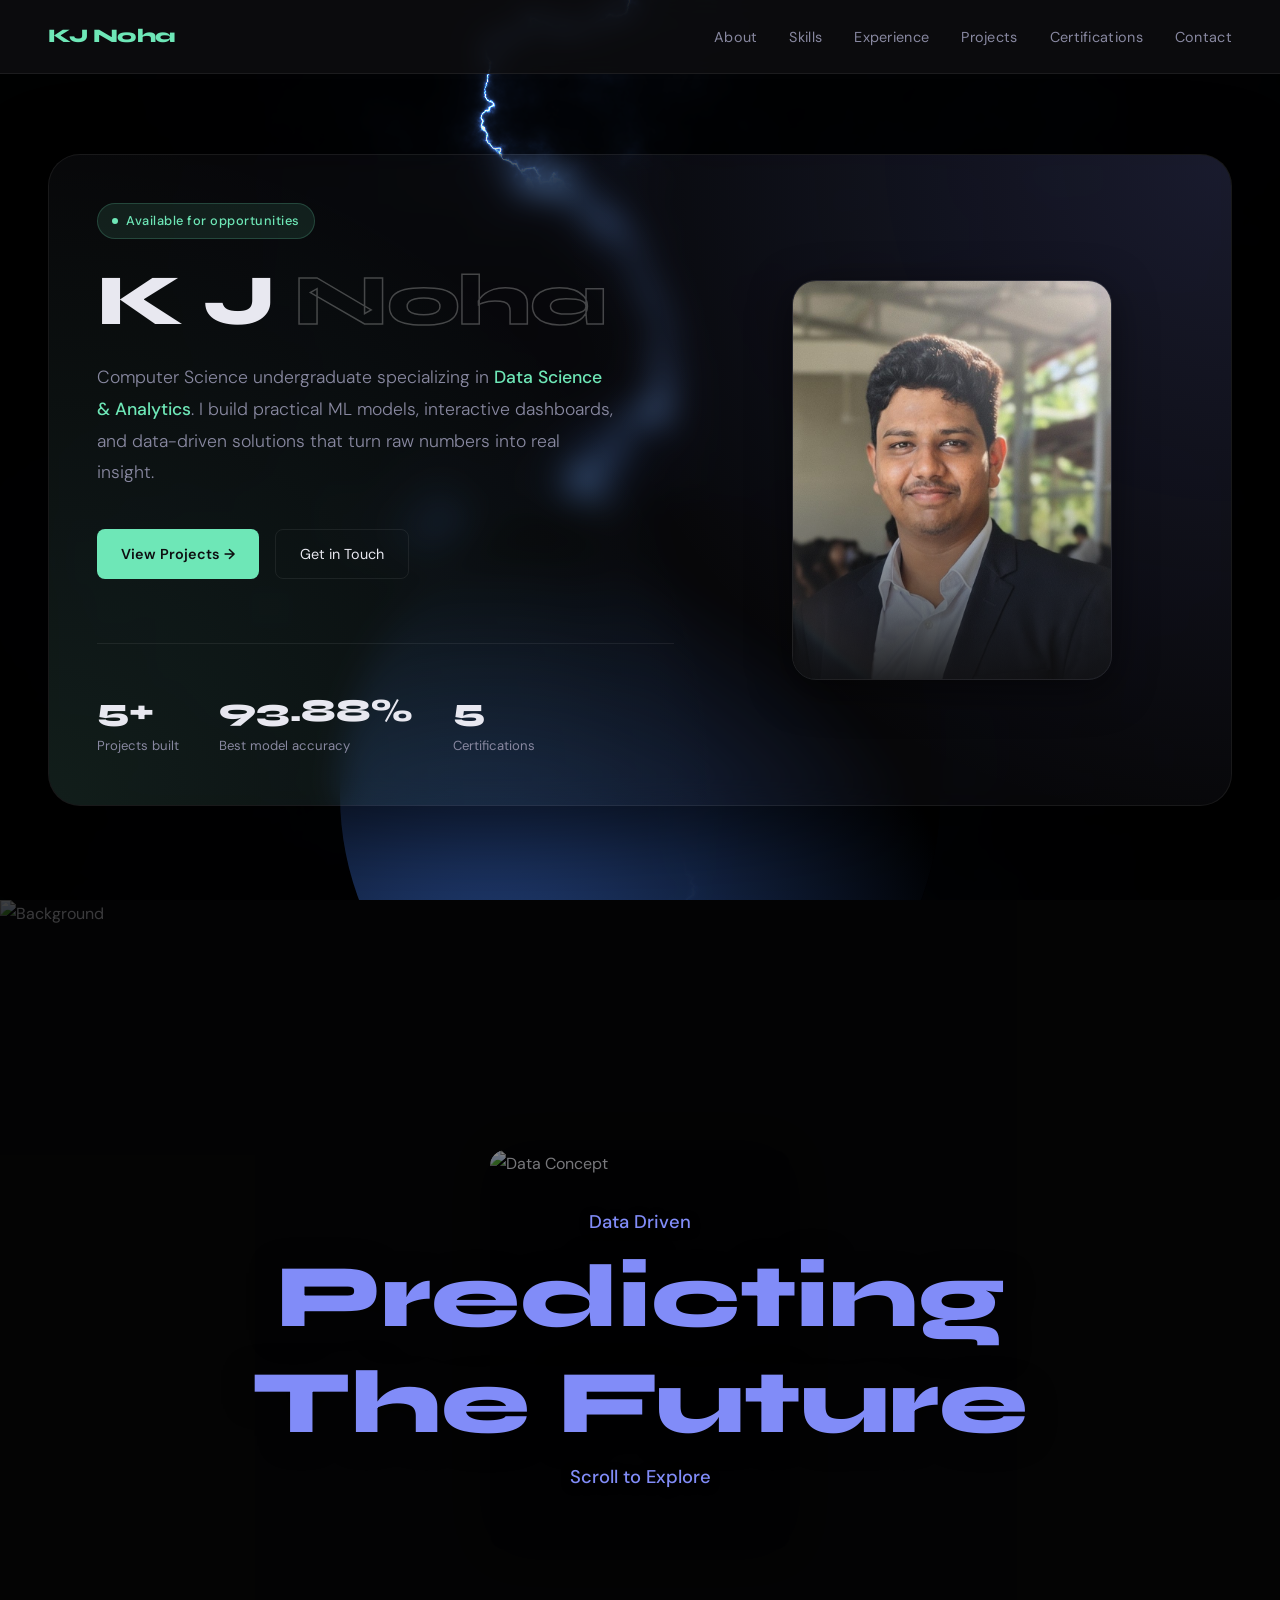
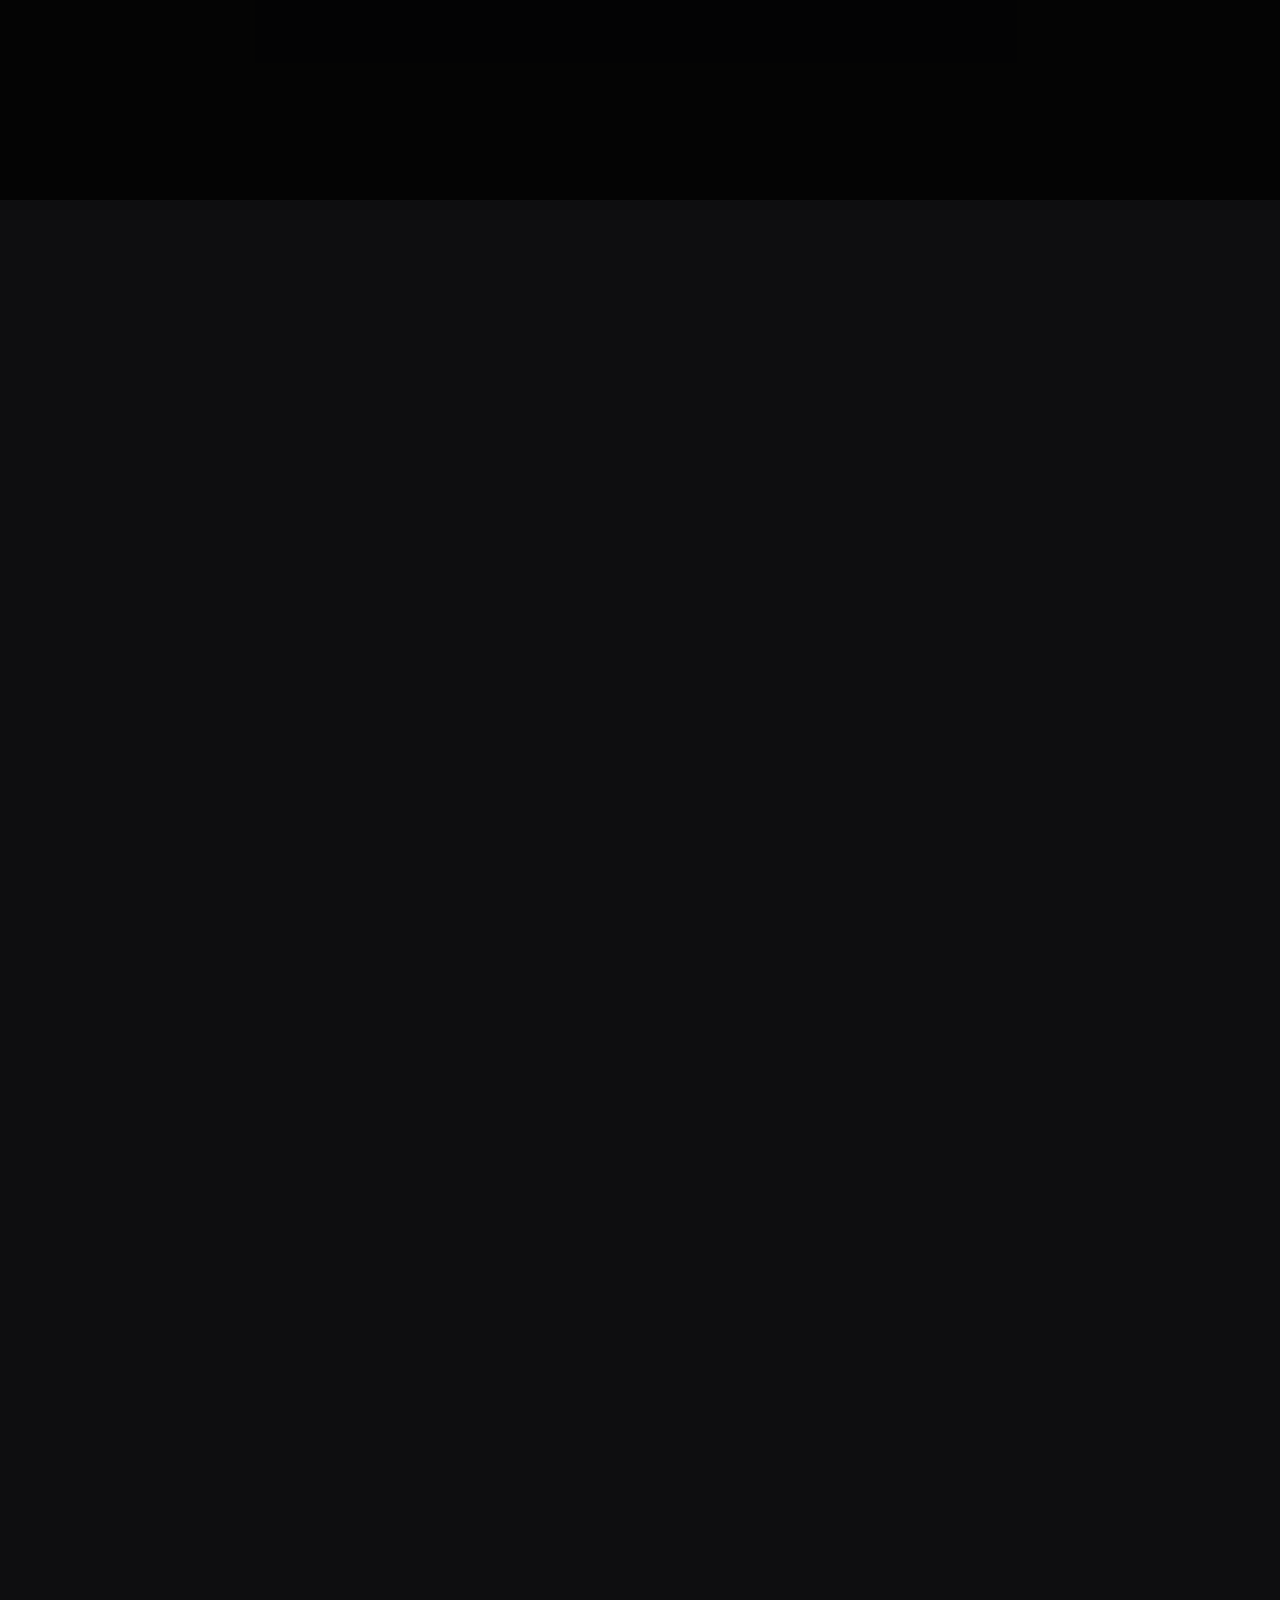
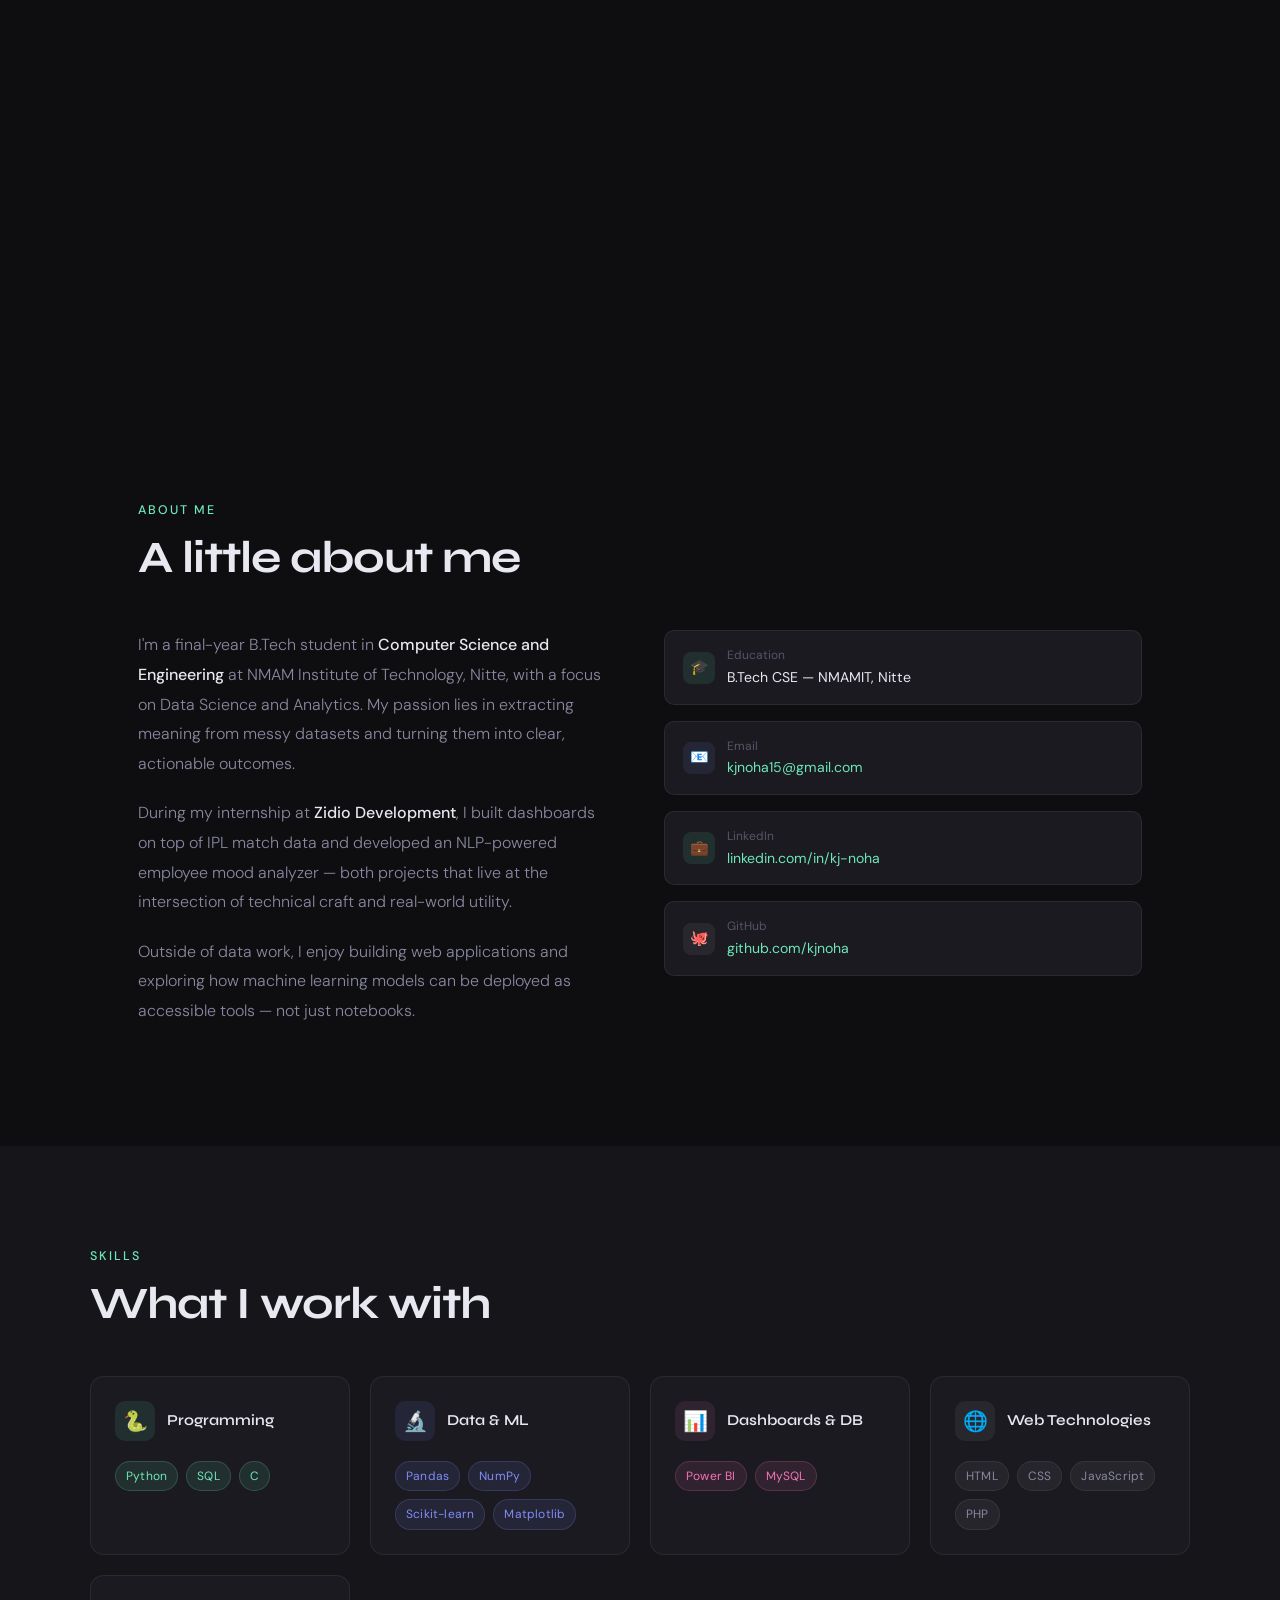
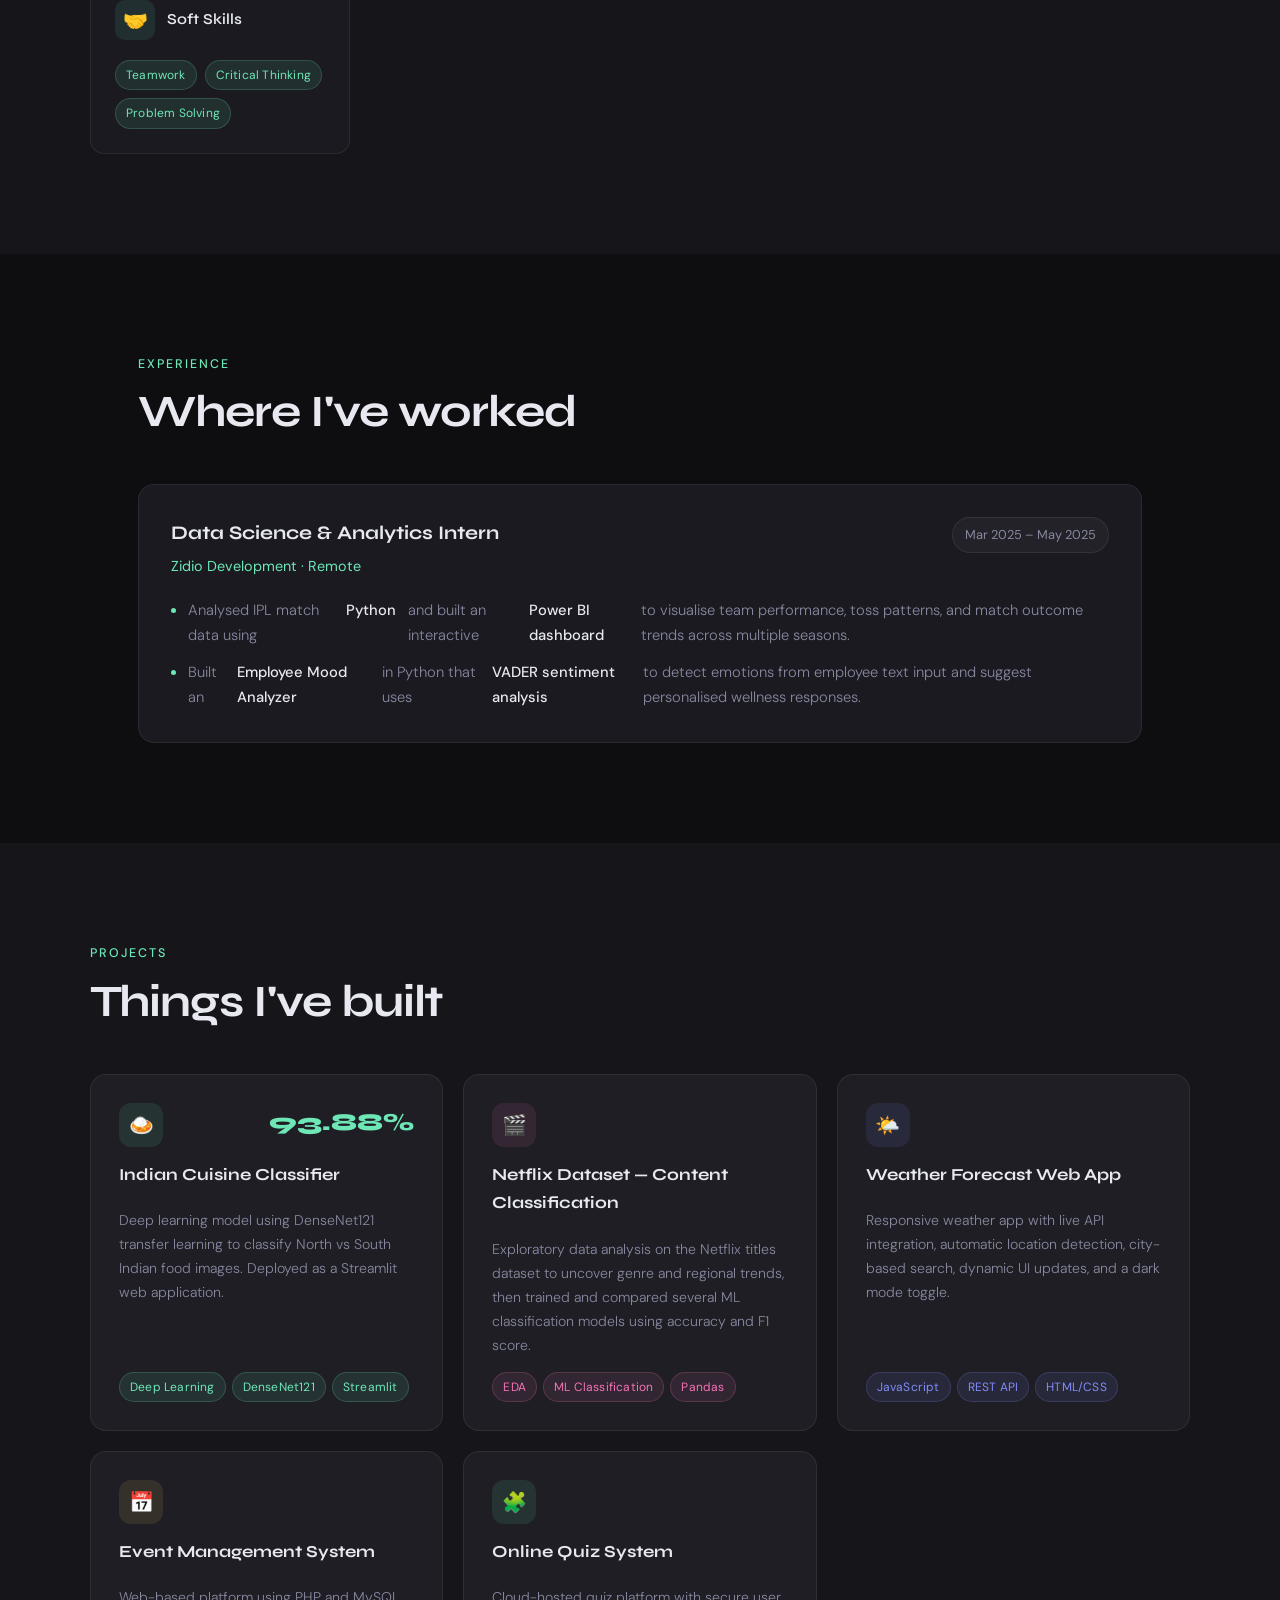
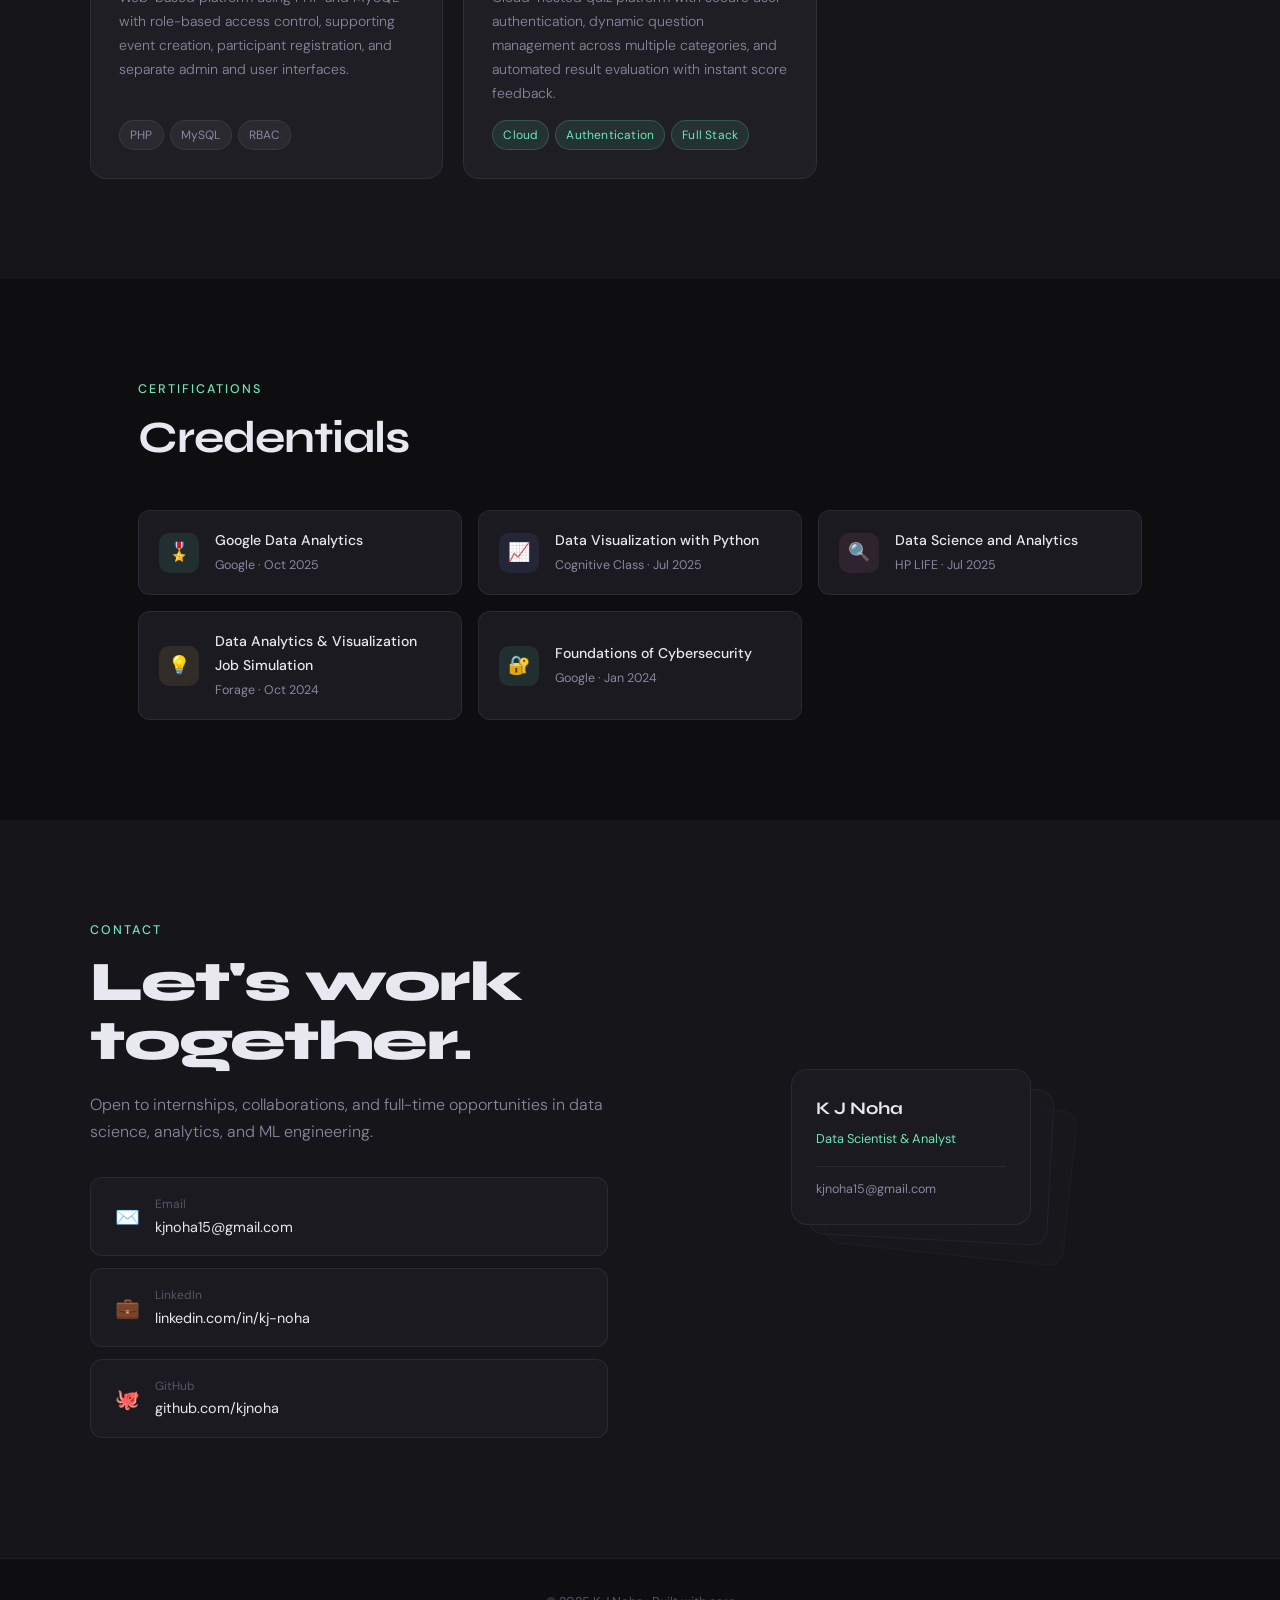
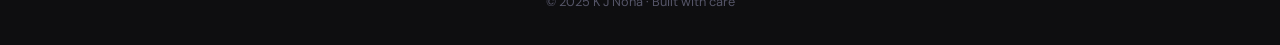
==== portfolio.html @ 3f5c2f2c "first commit" ====
<!DOCTYPE html>
<html lang="en">

<head>
  <meta charset="UTF-8">
  <meta name="viewport" content="width=device-width, initial-scale=1.0">
  <title>K J Noha — Data Science Portfolio</title>
  <link rel="preconnect" href="https://fonts.googleapis.com">
  <link
    href="https://fonts.googleapis.com/css2?family=Syne:wght@400;600;700;800&family=DM+Sans:ital,wght@0,300;0,400;0,500;1,300&display=swap"
    rel="stylesheet">
  <script src="https://cdnjs.cloudflare.com/ajax/libs/three.js/r128/three.min.js"></script>
  <link rel="stylesheet" href="style.css">
</head>

<body>

  <div id="lightning-background"
    style="position: fixed; inset: 0; width: 100%; height: 100vh; pointer-events: none; z-index: 0; overflow: hidden; background: #000;">
    <!-- Glowing circle -->
    <div
      style="position: absolute; top: 55%; left: 50%; width: 800px; height: 800px; border-radius: 50%; transform: translate(-50%, -50%); background: linear-gradient(to bottom, rgba(59,130,246,0.2), rgba(147,51,234,0.1)); filter: blur(60px);">
    </div>

    <!-- Canvas for Lightning -->
    <canvas id="lightning-canvas" style="position: absolute; top: 0; left: 0; width: 100%; height: 100%;"></canvas>

    <!-- Planet/sphere -->
    <div
      style="position: absolute; top: 55%; left: 50%; transform: translate(-50%, 0); width: 600px; height: 600px; border-radius: 50%; background: radial-gradient(circle at 25% 90%, #1e386b 15%, #000000de 70%, #000000ed 100%); backdrop-filter: blur(24px); z-index: 10;">
    </div>
  </div>

  <!-- NAV -->
  <nav>
    <div class="nav-logo">KJ Noha</div>
    <ul class="nav-links">
      <li><a href="#about">About</a></li>
      <li><a href="#skills">Skills</a></li>
      <li><a href="#experience">Experience</a></li>
      <li><a href="#projects">Projects</a></li>
      <li><a href="#certifications">Certifications</a></li>
      <li><a href="#contact">Contact</a></li>
    </ul>
  </nav>

  <!-- HERO -->
  <section id="hero">
    <div class="hero-card fade-in">
      <div class="hero-content">
        <div class="hero-badge">Available for opportunities</div>
        <h1 class="hero-name">
          K J <span class="line2">Noha</span>
        </h1>
        <p class="hero-desc">
          Computer Science undergraduate specializing in <em>Data Science & Analytics</em>.
          I build practical ML models, interactive dashboards, and data-driven solutions
          that turn raw numbers into real insight.
        </p>
        <div class="hero-ctas">
          <a href="#projects" class="btn-primary">View Projects →</a>
          <a href="#contact" class="btn-outline">Get in Touch</a>
        </div>
        <div class="hero-stats">
          <div>
            <div class="stat-num">5+</div>
            <div class="stat-label">Projects built</div>
          </div>
          <div>
            <div class="stat-num">93.88%</div>
            <div class="stat-label">Best model accuracy</div>
          </div>
          <div>
            <div class="stat-num">5</div>
            <div class="stat-label">Certifications</div>
          </div>
        </div>
      </div>
      <div class="hero-visual">
        <div class="hero-image-wrapper">
          <img src="profile photo.jpeg" alt="K J Noha">
          <div class="shading-overlay"></div>
        </div>
      </div>
    </div>
  </section>

  <!-- SCROLL EXPANSION -->
  <section id="scroll-expansion">
    <div class="expansion-sticky">
      <!-- Background that fades out -->
      <div class="expansion-bg">
        <img src="https://images.unsplash.com/photo-1550751827-4bd374c3f58b?w=1920&q=80&auto=format&fit=crop"
          alt="Background" class="bg-img" />
        <div class="bg-overlay"></div>
      </div>

      <div class="expansion-content-wrapper">
        <div class="media-box-container">
          <!-- The expanding media box -->
          <div class="expansion-media-box">
            <img src="https://images.unsplash.com/photo-1551288049-bebda4e38f71?w=1280&q=80&auto=format&fit=crop"
              alt="Data Concept" class="media-img" />
            <div class="media-overlay"></div>
          </div>

          <!-- The text that splits apart -->
          <div class="expansion-title-container">
            <p class="expansion-subtext p-split-left">Data Driven</p>
            <h2 class="expansion-title h2-split-left">Predicting</h2>
            <h2 class="expansion-title h2-split-right">The Future</h2>
            <p class="expansion-subtext p-split-right">Scroll to Explore</p>
          </div>
        </div>
      </div>
    </div>
  </section>

  <!-- ABOUT -->
  <section id="about">
    <div class="section-label fade-in">About Me</div>
    <h2 class="section-title fade-in">A little about me</h2>
    <div class="about-grid">
      <div class="about-text fade-in">
        <p>
          I'm a final-year B.Tech student in <strong>Computer Science and Engineering</strong> at NMAM Institute of
          Technology, Nitte, with a focus on Data Science and Analytics. My passion lies in extracting meaning from
          messy datasets and turning them into clear, actionable outcomes.
        </p>
        <p>
          During my internship at <strong>Zidio Development</strong>, I built dashboards on top of IPL match data and
          developed an NLP-powered employee mood analyzer — both projects that live at the intersection of technical
          craft and real-world utility.
        </p>
        <p>
          Outside of data work, I enjoy building web applications and exploring how machine learning models can be
          deployed as accessible tools — not just notebooks.
        </p>
      </div>
      <div class="about-info fade-in">
        <div class="info-row">
          <div class="info-icon" style="background:rgba(110,231,183,0.1);">🎓</div>
          <div>
            <div class="info-label">Education</div>
            <div class="info-value">B.Tech CSE — NMAMIT, Nitte</div>
          </div>
        </div>
        <div class="info-row">
          <div class="info-icon" style="background:rgba(129,140,248,0.1);">📧</div>
          <div>
            <div class="info-label">Email</div>
            <div class="info-value"><a href="mailto:kjnoha15@gmail.com">kjnoha15@gmail.com</a></div>
          </div>
        </div>
        <div class="info-row">
          <div class="info-icon" style="background:rgba(110,231,183,0.1);">💼</div>
          <div>
            <div class="info-label">LinkedIn</div>
            <div class="info-value"><a href="https://linkedin.com/in/kj-noha"
                target="_blank">linkedin.com/in/kj-noha</a></div>
          </div>
        </div>
        <div class="info-row">
          <div class="info-icon" style="background:rgba(255,255,255,0.06);">🐙</div>
          <div>
            <div class="info-label">GitHub</div>
            <div class="info-value"><a href="https://github.com/kjnoha" target="_blank">github.com/kjnoha</a></div>
          </div>
        </div>
      </div>
    </div>
  </section>

  <!-- SKILLS -->
  <section id="skills">
    <div class="inner">
      <div class="section-label fade-in">Skills</div>
      <h2 class="section-title fade-in">What I work with</h2>
      <div class="skills-grid">
        <div class="skill-card fade-in">
          <div class="skill-card-header">
            <div class="skill-icon" style="background:rgba(110,231,183,0.1);font-size:20px;">🐍</div>
            <div class="skill-card-title">Programming</div>
          </div>
          <div class="skill-tags">
            <span class="tag tag-green">Python</span>
            <span class="tag tag-green">SQL</span>
            <span class="tag tag-green">C</span>
          </div>
        </div>
        <div class="skill-card fade-in">
          <div class="skill-card-header">
            <div class="skill-icon" style="background:rgba(129,140,248,0.1);font-size:20px;">🔬</div>
            <div class="skill-card-title">Data & ML</div>
          </div>
          <div class="skill-tags">
            <span class="tag tag-purple">Pandas</span>
            <span class="tag tag-purple">NumPy</span>
            <span class="tag tag-purple">Scikit-learn</span>
            <span class="tag tag-purple">Matplotlib</span>
          </div>
        </div>
        <div class="skill-card fade-in">
          <div class="skill-card-header">
            <div class="skill-icon" style="background:rgba(244,114,182,0.1);font-size:20px;">📊</div>
            <div class="skill-card-title">Dashboards & DB</div>
          </div>
          <div class="skill-tags">
            <span class="tag tag-pink">Power BI</span>
            <span class="tag tag-pink">MySQL</span>
          </div>
        </div>
        <div class="skill-card fade-in">
          <div class="skill-card-header">
            <div class="skill-icon" style="background:rgba(255,255,255,0.06);font-size:20px;">🌐</div>
            <div class="skill-card-title">Web Technologies</div>
          </div>
          <div class="skill-tags">
            <span class="tag tag-gray">HTML</span>
            <span class="tag tag-gray">CSS</span>
            <span class="tag tag-gray">JavaScript</span>
            <span class="tag tag-gray">PHP</span>
          </div>
        </div>
        <div class="skill-card fade-in">
          <div class="skill-card-header">
            <div class="skill-icon" style="background:rgba(110,231,183,0.1);font-size:20px;">🤝</div>
            <div class="skill-card-title">Soft Skills</div>
          </div>
          <div class="skill-tags">
            <span class="tag tag-green">Teamwork</span>
            <span class="tag tag-green">Critical Thinking</span>
            <span class="tag tag-green">Problem Solving</span>
          </div>
        </div>
      </div>
    </div>
  </section>

  <!-- EXPERIENCE -->
  <section id="experience">
    <div class="section-label fade-in">Experience</div>
    <h2 class="section-title fade-in">Where I've worked</h2>
    <div class="exp-card fade-in">
      <div class="exp-header">
        <div>
          <div class="exp-title">Data Science & Analytics Intern</div>
          <div class="exp-company">Zidio Development · Remote</div>
        </div>
        <div class="exp-date">Mar 2025 – May 2025</div>
      </div>
      <ul class="exp-list">
        <li>Analysed IPL match data using <strong>Python</strong> and built an interactive <strong>Power BI
            dashboard</strong> to visualise team performance, toss patterns, and match outcome trends across multiple
          seasons.</li>
        <li>Built an <strong>Employee Mood Analyzer</strong> in Python that uses <strong>VADER sentiment
            analysis</strong> to detect emotions from employee text input and suggest personalised wellness responses.
        </li>
      </ul>
    </div>
  </section>

  <!-- PROJECTS -->
  <section id="projects">
    <div class="inner">
      <div class="section-label fade-in">Projects</div>
      <h2 class="section-title fade-in">Things I've built</h2>
      <div class="projects-grid">

        <div class="project-card fade-in">
          <div class="project-top">
            <div class="project-icon" style="background:rgba(110,231,183,0.1);">🍛</div>
            <div class="project-accuracy">93.88%</div>
          </div>
          <div class="project-title">Indian Cuisine Classifier</div>
          <p class="project-desc">Deep learning model using DenseNet121 transfer learning to classify North vs South
            Indian food images. Deployed as a Streamlit web application.</p>
          <div class="project-tags">
            <span class="tag tag-green">Deep Learning</span>
            <span class="tag tag-green">DenseNet121</span>
            <span class="tag tag-green">Streamlit</span>
          </div>
        </div>

        <div class="project-card fade-in">
          <div class="project-top">
            <div class="project-icon" style="background:rgba(244,114,182,0.1);">🎬</div>
          </div>
          <div class="project-title">Netflix Dataset — Content Classification</div>
          <p class="project-desc">Exploratory data analysis on the Netflix titles dataset to uncover genre and regional
            trends, then trained and compared several ML classification models using accuracy and F1 score.</p>
          <div class="project-tags">
            <span class="tag tag-pink">EDA</span>
            <span class="tag tag-pink">ML Classification</span>
            <span class="tag tag-pink">Pandas</span>
          </div>
        </div>

        <div class="project-card fade-in">
          <div class="project-top">
            <div class="project-icon" style="background:rgba(129,140,248,0.1);">🌤️</div>
          </div>
          <div class="project-title">Weather Forecast Web App</div>
          <p class="project-desc">Responsive weather app with live API integration, automatic location detection,
            city-based search, dynamic UI updates, and a dark mode toggle.</p>
          <div class="project-tags">
            <span class="tag tag-purple">JavaScript</span>
            <span class="tag tag-purple">REST API</span>
            <span class="tag tag-purple">HTML/CSS</span>
          </div>
        </div>

        <div class="project-card fade-in">
          <div class="project-top">
            <div class="project-icon" style="background:rgba(255,200,100,0.1);">📅</div>
          </div>
          <div class="project-title">Event Management System</div>
          <p class="project-desc">Web-based platform using PHP and MySQL with role-based access control, supporting
            event creation, participant registration, and separate admin and user interfaces.</p>
          <div class="project-tags">
            <span class="tag tag-gray">PHP</span>
            <span class="tag tag-gray">MySQL</span>
            <span class="tag tag-gray">RBAC</span>
          </div>
        </div>

        <div class="project-card fade-in">
          <div class="project-top">
            <div class="project-icon" style="background:rgba(110,231,183,0.1);">🧩</div>
          </div>
          <div class="project-title">Online Quiz System</div>
          <p class="project-desc">Cloud-hosted quiz platform with secure user authentication, dynamic question
            management across multiple categories, and automated result evaluation with instant score feedback.</p>
          <div class="project-tags">
            <span class="tag tag-green">Cloud</span>
            <span class="tag tag-green">Authentication</span>
            <span class="tag tag-green">Full Stack</span>
          </div>
        </div>

      </div>
    </div>
  </section>

  <!-- CERTIFICATIONS -->
  <section id="certifications">
    <div class="section-label fade-in">Certifications</div>
    <h2 class="section-title fade-in">Credentials</h2>
    <div class="certs-grid">
      <div class="cert-card fade-in">
        <div class="cert-icon" style="background:rgba(110,231,183,0.1);">🎖️</div>
        <div>
          <div class="cert-name">Google Data Analytics</div>
          <div class="cert-issuer">Google · Oct 2025</div>
        </div>
      </div>
      <div class="cert-card fade-in">
        <div class="cert-icon" style="background:rgba(129,140,248,0.1);">📈</div>
        <div>
          <div class="cert-name">Data Visualization with Python</div>
          <div class="cert-issuer">Cognitive Class · Jul 2025</div>
        </div>
      </div>
      <div class="cert-card fade-in">
        <div class="cert-icon" style="background:rgba(244,114,182,0.1);">🔍</div>
        <div>
          <div class="cert-name">Data Science and Analytics</div>
          <div class="cert-issuer">HP LIFE · Jul 2025</div>
        </div>
      </div>
      <div class="cert-card fade-in">
        <div class="cert-icon" style="background:rgba(255,200,100,0.1);">💡</div>
        <div>
          <div class="cert-name">Data Analytics & Visualization Job Simulation</div>
          <div class="cert-issuer">Forage · Oct 2024</div>
        </div>
      </div>
      <div class="cert-card fade-in">
        <div class="cert-icon" style="background:rgba(110,231,183,0.1);">🔐</div>
        <div>
          <div class="cert-name">Foundations of Cybersecurity</div>
          <div class="cert-issuer">Google · Jan 2024</div>
        </div>
      </div>
    </div>
  </section>

  <!-- CONTACT -->
  <section id="contact">
    <div class="inner">
      <div class="contact-wrap">
        <div class="fade-in">
          <div class="section-label">Contact</div>
          <h2 class="contact-headline">Let's work<br>together.</h2>
          <p class="contact-sub">Open to internships, collaborations, and full-time opportunities in data science,
            analytics, and ML engineering.</p>
          <div class="contact-links">
            <a href="mailto:kjnoha15@gmail.com" class="contact-link">
              <span class="cl-icon">✉️</span>
              <div>
                <span class="cl-label">Email</span>
                <span class="cl-val">kjnoha15@gmail.com</span>
              </div>
            </a>
            <a href="https://linkedin.com/in/kj-noha" target="_blank" class="contact-link">
              <span class="cl-icon">💼</span>
              <div>
                <span class="cl-label">LinkedIn</span>
                <span class="cl-val">linkedin.com/in/kj-noha</span>
              </div>
            </a>
            <a href="https://github.com/kjnoha" target="_blank" class="contact-link">
              <span class="cl-icon">🐙</span>
              <div>
                <span class="cl-label">GitHub</span>
                <span class="cl-val">github.com/kjnoha</span>
              </div>
            </a>
          </div>
        </div>
        <div class="contact-visual fade-in">
          <div class="contact-card-stack">
            <div class="cc">
              <div class="cc-name">K J Noha</div>
              <div class="cc-role">Data Scientist</div>
              <div class="cc-line"></div>
              <div class="cc-email">kjnoha15@gmail.com</div>
            </div>
            <div class="cc">
              <div class="cc-name">K J Noha</div>
              <div class="cc-role">ML Engineer</div>
              <div class="cc-line"></div>
              <div class="cc-email">kjnoha15@gmail.com</div>
            </div>
            <div class="cc">
              <div class="cc-name">K J Noha</div>
              <div class="cc-role">Data Scientist &amp; Analyst</div>
              <div class="cc-line"></div>
              <div class="cc-email">kjnoha15@gmail.com</div>
            </div>
          </div>
        </div>
      </div>
    </div>
  </section>

  <footer>
    <p>© 2025 K J Noha · Built with care</p>
  </footer>

  <script src="script.js"></script>

</body>

</html>
---- style.css ----
:root {
      --bg: #0e0e10;
      --bg2: #16161a;
      --bg3: #1e1e24;
      --card: #1a1a20;
      --border: rgba(255, 255, 255, 0.07);
      --accent: #6ee7b7;
      --accent2: #818cf8;
      --accent3: #f472b6;
      --text: #e8e8f0;
      --muted: #8888a0;
      --dim: #555568;
    }

    *,
    *::before,
    *::after {
      box-sizing: border-box;
      margin: 0;
      padding: 0;
    }

    html {
      scroll-behavior: smooth;
    }

    body {
      font-family: 'DM Sans', sans-serif;
      background: var(--bg);
      color: var(--text);
      font-size: 16px;
      line-height: 1.7;
      overflow-x: hidden;
    }

    /* ── NOISE TEXTURE OVERLAY ── */
    body::before {
      content: '';
      position: fixed;
      inset: 0;
      background-image: url("data:image/svg+xml,%3Csvg viewBox='0 0 200 200' xmlns='http://www.w3.org/2000/svg'%3E%3Cfilter id='n'%3E%3CfeTurbulence type='fractalNoise' baseFrequency='0.9' numOctaves='4' stitchTiles='stitch'/%3E%3C/filter%3E%3Crect width='100%25' height='100%25' filter='url(%23n)' opacity='0.03'/%3E%3C/svg%3E");
      pointer-events: none;
      z-index: 0;
    }

    /* ── NAV ── */
    nav {
      position: fixed;
      top: 0;
      left: 0;
      right: 0;
      z-index: 100;
      display: flex;
      align-items: center;
      justify-content: space-between;
      padding: 20px 48px;
      background: rgba(14, 14, 16, 0.85);
      backdrop-filter: blur(12px);
      border-bottom: 1px solid var(--border);
    }

    .nav-logo {
      font-family: 'Syne', sans-serif;
      font-weight: 800;
      font-size: 1.2rem;
      color: var(--accent);
      letter-spacing: -0.5px;
    }

    .nav-links {
      display: flex;
      gap: 32px;
      list-style: none;
    }

    .nav-links a {
      text-decoration: none;
      color: var(--muted);
      font-size: 0.9rem;
      font-weight: 400;
      transition: color 0.2s;
      letter-spacing: 0.3px;
    }

    .nav-links a:hover {
      color: var(--text);
    }

    /* ── SECTIONS ── */
    section {
      position: relative;
    }
        /* ── HERO ── */
    #hero {
      min-height: 100vh;
      display: flex;
      align-items: center;
      justify-content: center;
      padding: 140px 48px 80px;
      max-width: 1300px;
      margin: 0 auto;
    }

    .hero-card {
      display: flex;
      align-items: center;
      justify-content: space-between;
      background: rgba(30, 30, 36, 0.25);
      border: 1px solid var(--border);
      border-radius: 32px;
      padding: 48px;
      gap: 48px;
      position: relative;
      overflow: hidden;
      box-shadow: 0 20px 80px rgba(0, 0, 0, 0.5);
      backdrop-filter: blur(16px);
      width: 100%;
    }

    .hero-card::before {
      content: '';
      position: absolute;
      top: 0; left: 0; right: 0; bottom: 0;
      background: radial-gradient(circle at top right, rgba(129, 140, 248, 0.15), transparent 50%),
                  radial-gradient(circle at bottom left, rgba(110, 231, 183, 0.1), transparent 50%);
      z-index: 0;
      pointer-events: none;
    }

    .hero-content {
      position: relative;
      z-index: 10;
      flex: 1;
      max-width: 580px;
    }

    .hero-visual {
      position: relative;
      z-index: 10;
      flex: 0.8;
      display: flex;
      justify-content: center;
    }

    .hero-image-wrapper {
      position: relative;
      width: 100%;
      max-width: 320px;
      aspect-ratio: 4/5;
      border-radius: 24px;
      overflow: hidden;
      box-shadow: 0 10px 40px rgba(0,0,0,0.5);
      border: 1px solid rgba(255,255,255,0.1);
    }

    .hero-image-wrapper img {
      width: 100%;
      height: 100%;
      object-fit: cover;
    }

    .shading-overlay {
      position: absolute;
      inset: 0;
      background: linear-gradient(to top, rgba(14, 14, 16, 0.9) 0%, transparent 50%);
      pointer-events: none;
    }

    .hero-badge {
      display: inline-flex;
      align-items: center;
      gap: 8px;
      background: rgba(110, 231, 183, 0.1);
      border: 1px solid rgba(110, 231, 183, 0.2);
      color: var(--accent);
      font-size: 0.8rem;
      font-weight: 500;
      padding: 6px 14px;
      border-radius: 100px;
      margin-bottom: 24px;
      letter-spacing: 0.5px;
    }

    .hero-badge::before {
      content: '';
      width: 6px;
      height: 6px;
      border-radius: 50%;
      background: var(--accent);
      animation: pulse 2s ease-in-out infinite;
    }

    @keyframes pulse {
      0%, 100% { opacity: 1; transform: scale(1); }
      50% { opacity: 0.5; transform: scale(0.8); }
    }

    .hero-name {
      font-family: 'Syne', sans-serif;
      font-size: clamp(3rem, 6vw, 4.5rem);
      font-weight: 800;
      line-height: 1.05;
      letter-spacing: -1.5px;
      margin-bottom: 24px;
      margin-top: 0;
    }
    .hero-name .line2 {
      color: transparent;
      -webkit-text-stroke: 1.5px rgba(255, 255, 255, 0.25);
    }

    .hero-desc {
      font-size: 1.1rem;
      color: var(--muted);
      font-weight: 300;
      max-width: 520px;
      margin-bottom: 40px;
      line-height: 1.8;
    }

    .hero-desc em {
      color: var(--accent);
      font-style: normal;
      font-weight: 500;
    }

    .hero-ctas {
      display: flex;
      gap: 16px;
      flex-wrap: wrap;
      margin-bottom: 64px;
    }

    .btn-primary {
      display: inline-flex;
      align-items: center;
      gap: 8px;
      background: var(--accent);
      color: #0e0e10;
      font-weight: 600;
      font-size: 0.9rem;
      padding: 12px 24px;
      border-radius: 8px;
      text-decoration: none;
      transition: opacity 0.2s, transform 0.2s;
    }

    .btn-primary:hover {
      opacity: 0.85;
      transform: translateY(-1px);
    }

    .btn-outline {
      display: inline-flex;
      align-items: center;
      gap: 8px;
      border: 1px solid var(--border);
      color: var(--text);
      font-size: 0.9rem;
      padding: 12px 24px;
      border-radius: 8px;
      text-decoration: none;
      transition: border-color 0.2s, background 0.2s;
    }

    .btn-outline:hover {
      border-color: rgba(255, 255, 255, 0.2);
      background: rgba(255, 255, 255, 0.04);
    }

    .hero-stats {
      display: flex;
      gap: 40px;
      flex-wrap: wrap;
      padding-top: 40px;
      border-top: 1px solid var(--border);
    }

    .stat-num {
      font-family: 'Syne', sans-serif;
      font-size: 2rem;
      font-weight: 800;
      color: var(--text);
    }

    .stat-label {
      font-size: 0.82rem;
      color: var(--muted);
      margin-top: -4px;
    }

    /* HERO right blob */
    .hero-glow {
      position: fixed;
      top: -200px;
      right: -200px;
      width: 700px;
      height: 700px;
      background: radial-gradient(circle, rgba(110, 231, 183, 0.06) 0%, transparent 65%);
      pointer-events: none;
      z-index: 0;
    }

    /* ── SCROLL EXPANSION ── */
    #scroll-expansion {
      position: relative;
      height: 300vh;
      background: var(--bg);
      z-index: 2;
    }

    .expansion-sticky {
      position: sticky;
      top: 0;
      height: 100vh;
      overflow: hidden;
      display: flex;
      flex-direction: column;
      align-items: center;
      justify-content: center;
    }

    .expansion-bg {
      position: absolute;
      inset: 0;
      z-index: 0;
    }

    .expansion-bg .bg-img {
      width: 100vw;
      height: 100vh;
      object-fit: cover;
      object-position: center;
    }

    .expansion-bg .bg-overlay {
      position: absolute;
      inset: 0;
      background: rgba(0, 0, 0, 0.75);
    }

    .expansion-content-wrapper {
      position: relative;
      z-index: 10;
      width: 100%;
      height: 100vh;
      display: flex;
      flex-direction: column;
      align-items: center;
      justify-content: center;
    }

    .media-box-container {
      display: flex;
      flex-direction: column;
      align-items: center;
      justify-content: center;
      width: 100%;
      height: 100vh;
      position: relative;
    }

    .expansion-media-box {
      position: absolute;
      z-index: 0;
      top: 50%;
      left: 50%;
      transform: translate(-50%, -50%);
      width: 300px;
      height: 400px;
      max-width: 95vw;
      max-height: 85vh;
      border-radius: 16px;
      box-shadow: 0px 0px 50px rgba(0, 0, 0, 0.5);
      will-change: width, height;
      overflow: hidden;
    }

    .expansion-media-box .media-img {
      width: 100%;
      height: 100%;
      object-fit: cover;
    }

    .expansion-media-box .media-overlay {
      position: absolute;
      inset: 0;
      background: rgba(0, 0, 0, 0.7);
    }

    .expansion-title-container {
      display: flex;
      flex-direction: column;
      align-items: center;
      justify-content: center;
      text-align: center;
      width: 100%;
      position: absolute;
      top: 50%;
      left: 50%;
      transform: translate(-50%, -50%);
      z-index: 10;
      pointer-events: none;
      gap: 12px;
    }

    .expansion-title {
      font-family: 'Syne', sans-serif;
      font-size: clamp(3.2rem, 7vw, 6.5rem);
      font-weight: 800;
      color: var(--accent2);
      will-change: transform;
      text-shadow: 0 4px 30px rgba(0, 0, 0, 0.6);
      margin: 0;
      line-height: 1.05;
    }

    .expansion-subtext {
      color: var(--accent2);
      font-size: 1.15rem;
      font-weight: 500;
      margin: 0;
      will-change: transform;
      text-shadow: 0 2px 10px rgba(0, 0, 0, 0.6);
    }

    /* ── ABOUT ── */
    #about {
      padding: 100px 48px;
      max-width: 1100px;
      margin: 0 auto;
    }

    .section-label {
      font-size: 0.78rem;
      font-weight: 500;
      letter-spacing: 2px;
      text-transform: uppercase;
      color: var(--accent);
      margin-bottom: 12px;
    }

    .section-title {
      font-family: 'Syne', sans-serif;
      font-size: clamp(1.8rem, 4vw, 2.8rem);
      font-weight: 700;
      letter-spacing: -1px;
      margin-bottom: 48px;
      line-height: 1.1;
    }

    .about-grid {
      display: grid;
      grid-template-columns: 1fr 1fr;
      gap: 48px;
      align-items: start;
    }

    .about-text p {
      color: var(--muted);
      margin-bottom: 20px;
      font-weight: 300;
      line-height: 1.85;
    }

    .about-text p strong {
      color: var(--text);
      font-weight: 500;
    }

    .about-info {
      display: flex;
      flex-direction: column;
      gap: 16px;
    }

    .info-row {
      display: flex;
      align-items: center;
      gap: 12px;
      padding: 14px 18px;
      background: var(--card);
      border: 1px solid var(--border);
      border-radius: 10px;
      font-size: 0.88rem;
      transition: border-color 0.2s;
    }

    .info-row:hover {
      border-color: rgba(255, 255, 255, 0.15);
    }

    .info-row .info-icon {
      width: 32px;
      height: 32px;
      border-radius: 8px;
      display: flex;
      align-items: center;
      justify-content: center;
      font-size: 15px;
      flex-shrink: 0;
    }

    .info-row .info-label {
      color: var(--dim);
      font-size: 0.75rem;
    }

    .info-row .info-value {
      color: var(--text);
    }

    .info-row a {
      color: var(--accent);
      text-decoration: none;
    }

    .info-row a:hover {
      text-decoration: underline;
    }

    /* ── SKILLS ── */
    #skills {
      padding: 100px 48px;
      background: var(--bg2);
      max-width: 100%;
    }

    #skills .inner {
      max-width: 1100px;
      margin: 0 auto;
    }

    .skills-grid {
      display: grid;
      grid-template-columns: repeat(auto-fit, minmax(240px, 1fr));
      gap: 20px;
    }

    .skill-card {
      background: var(--card);
      border: 1px solid var(--border);
      border-radius: 14px;
      padding: 24px;
      transition: border-color 0.2s, transform 0.2s;
    }

    .skill-card:hover {
      border-color: rgba(255, 255, 255, 0.15);
      transform: translateY(-2px);
    }

    .skill-card-header {
      display: flex;
      align-items: center;
      gap: 12px;
      margin-bottom: 20px;
    }

    .skill-icon {
      width: 40px;
      height: 40px;
      border-radius: 10px;
      display: flex;
      align-items: center;
      justify-content: center;
      font-size: 18px;
    }

    .skill-card-title {
      font-family: 'Syne', sans-serif;
      font-weight: 600;
      font-size: 0.95rem;
    }

    .skill-tags {
      display: flex;
      flex-wrap: wrap;
      gap: 8px;
    }

    .tag {
      font-size: 0.75rem;
      padding: 4px 10px;
      border-radius: 100px;
      font-weight: 400;
      letter-spacing: 0.2px;
    }

    .tag-green {
      background: rgba(110, 231, 183, 0.1);
      color: var(--accent);
      border: 1px solid rgba(110, 231, 183, 0.2);
    }

    .tag-purple {
      background: rgba(129, 140, 248, 0.1);
      color: var(--accent2);
      border: 1px solid rgba(129, 140, 248, 0.2);
    }

    .tag-pink {
      background: rgba(244, 114, 182, 0.1);
      color: var(--accent3);
      border: 1px solid rgba(244, 114, 182, 0.2);
    }

    .tag-gray {
      background: rgba(255, 255, 255, 0.05);
      color: var(--muted);
      border: 1px solid var(--border);
    }

    /* ── EXPERIENCE ── */
    #experience {
      padding: 100px 48px;
      max-width: 1100px;
      margin: 0 auto;
    }

    .exp-card {
      background: var(--card);
      border: 1px solid var(--border);
      border-radius: 16px;
      padding: 32px;
      transition: border-color 0.2s;
    }

    .exp-card:hover {
      border-color: rgba(255, 255, 255, 0.15);
    }

    .exp-header {
      display: flex;
      justify-content: space-between;
      align-items: flex-start;
      flex-wrap: wrap;
      gap: 12px;
      margin-bottom: 20px;
    }

    .exp-title {
      font-family: 'Syne', sans-serif;
      font-size: 1.2rem;
      font-weight: 700;
    }

    .exp-company {
      color: var(--accent);
      font-size: 0.9rem;
      margin-top: 4px;
    }

    .exp-date {
      font-size: 0.8rem;
      color: var(--muted);
      background: rgba(255, 255, 255, 0.04);
      border: 1px solid var(--border);
      padding: 6px 12px;
      border-radius: 100px;
      white-space: nowrap;
    }

    .exp-list {
      list-style: none;
      display: flex;
      flex-direction: column;
      gap: 12px;
    }

    .exp-list li {
      display: flex;
      gap: 12px;
      color: var(--muted);
      font-size: 0.92rem;
      font-weight: 300;
      line-height: 1.7;
    }

    .exp-list li::before {
      content: '';
      width: 5px;
      height: 5px;
      border-radius: 50%;
      background: var(--accent);
      margin-top: 10px;
      flex-shrink: 0;
    }

    .exp-list li strong {
      color: var(--text);
      font-weight: 500;
    }

    /* ── PROJECTS ── */
    #projects {
      padding: 100px 48px;
      background: var(--bg2);
    }

    #projects .inner {
      max-width: 1100px;
      margin: 0 auto;
    }

    .projects-grid {
      display: grid;
      grid-template-columns: repeat(auto-fit, minmax(320px, 1fr));
      gap: 20px;
    }

    .project-card {
      background: var(--bg3);
      border: 1px solid var(--border);
      border-radius: 16px;
      padding: 28px;
      display: flex;
      flex-direction: column;
      gap: 14px;
      transition: border-color 0.2s, transform 0.2s;
      position: relative;
      overflow: hidden;
    }

    .project-card::before {
      content: '';
      position: absolute;
      top: 0;
      left: 0;
      right: 0;
      height: 2px;
      background: linear-gradient(90deg, var(--accent), var(--accent2));
      opacity: 0;
      transition: opacity 0.3s;
    }

    .project-card:hover {
      border-color: rgba(255, 255, 255, 0.15);
      transform: translateY(-3px);
    }

    .project-card:hover::before {
      opacity: 1;
    }

    .project-top {
      display: flex;
      justify-content: space-between;
      align-items: flex-start;
    }

    .project-icon {
      width: 44px;
      height: 44px;
      border-radius: 12px;
      display: flex;
      align-items: center;
      justify-content: center;
      font-size: 20px;
    }

    .project-title {
      font-family: 'Syne', sans-serif;
      font-weight: 700;
      font-size: 1.05rem;
      margin-bottom: 6px;
    }

    .project-desc {
      color: var(--muted);
      font-size: 0.88rem;
      font-weight: 300;
      line-height: 1.7;
      flex: 1;
    }

    .project-tags {
      display: flex;
      flex-wrap: wrap;
      gap: 6px;
    }

    .project-accuracy {
      font-family: 'Syne', sans-serif;
      font-size: 1.5rem;
      font-weight: 800;
      color: var(--accent);
    }

    /* ── CERTIFICATIONS ── */
    #certifications {
      padding: 100px 48px;
      max-width: 1100px;
      margin: 0 auto;
    }

    .certs-grid {
      display: grid;
      grid-template-columns: repeat(auto-fit, minmax(280px, 1fr));
      gap: 16px;
    }

    .cert-card {
      display: flex;
      align-items: center;
      gap: 16px;
      background: var(--card);
      border: 1px solid var(--border);
      border-radius: 12px;
      padding: 18px 20px;
      transition: border-color 0.2s;
    }

    .cert-card:hover {
      border-color: rgba(255, 255, 255, 0.15);
    }

    .cert-icon {
      width: 40px;
      height: 40px;
      border-radius: 10px;
      display: flex;
      align-items: center;
      justify-content: center;
      font-size: 18px;
      flex-shrink: 0;
    }

    .cert-name {
      font-weight: 500;
      font-size: 0.88rem;
      margin-bottom: 2px;
    }

    .cert-issuer {
      font-size: 0.78rem;
      color: var(--muted);
    }

    /* ── CONTACT ── */
    #contact {
      padding: 100px 48px 120px;
      background: var(--bg2);
    }

    #contact .inner {
      max-width: 1100px;
      margin: 0 auto;
    }

    .contact-wrap {
      display: grid;
      grid-template-columns: 1fr 1fr;
      gap: 64px;
      align-items: center;
    }

    .contact-headline {
      font-family: 'Syne', sans-serif;
      font-size: clamp(2rem, 5vw, 3.5rem);
      font-weight: 800;
      letter-spacing: -1.5px;
      line-height: 1.05;
      margin-bottom: 20px;
    }

    .contact-sub {
      color: var(--muted);
      font-weight: 300;
      margin-bottom: 32px;
    }

    .contact-links {
      display: flex;
      flex-direction: column;
      gap: 12px;
    }

    .contact-link {
      display: flex;
      align-items: center;
      gap: 12px;
      padding: 16px 20px;
      background: var(--card);
      border: 1px solid var(--border);
      border-radius: 12px;
      text-decoration: none;
      color: var(--text);
      font-size: 0.9rem;
      transition: border-color 0.2s, background 0.2s;
    }

    .contact-link:hover {
      border-color: rgba(255, 255, 255, 0.2);
      background: rgba(255, 255, 255, 0.04);
    }

    .contact-link .cl-icon {
      font-size: 20px;
      width: 32px;
      text-align: center;
    }

    .contact-link .cl-label {
      color: var(--dim);
      font-size: 0.75rem;
      display: block;
    }

    .contact-link .cl-val {
      color: var(--text);
    }

    .contact-visual {
      display: flex;
      align-items: center;
      justify-content: center;
    }

    .contact-card-stack {
      position: relative;
      width: 280px;
      height: 220px;
    }

    .contact-card-stack .cc {
      position: absolute;
      width: 240px;
      background: var(--card);
      border: 1px solid var(--border);
      border-radius: 16px;
      padding: 24px;
    }

    .cc:nth-child(1) {
      top: 30px;
      left: 40px;
      transform: rotate(6deg);
      opacity: 0.4;
    }

    .cc:nth-child(2) {
      top: 15px;
      left: 20px;
      transform: rotate(3deg);
      opacity: 0.65;
    }

    .cc:nth-child(3) {
      top: 0;
      left: 0;
      transform: rotate(0);
      opacity: 1;
      z-index: 3;
    }

    .cc-name {
      font-family: 'Syne', sans-serif;
      font-size: 1.1rem;
      font-weight: 700;
      margin-bottom: 4px;
    }

    .cc-role {
      font-size: 0.8rem;
      color: var(--accent);
      margin-bottom: 16px;
    }

    .cc-line {
      height: 1px;
      background: var(--border);
      margin-bottom: 12px;
    }

    .cc-email {
      font-size: 0.78rem;
      color: var(--muted);
    }

    /* ── FOOTER ── */
    footer {
      text-align: center;
      padding: 32px;
      font-size: 0.8rem;
      color: var(--dim);
      border-top: 1px solid var(--border);
      position: relative;
      z-index: 1;
    }

    /* ── DIVIDER ── */
    .divider {
      border: none;
      border-top: 1px solid var(--border);
    }

    /* ── GLOWING EFFECT ── */
    .project-card,
    .exp-card,
    .skill-card {
      position: relative;
      z-index: 1;
      --start: 0;
      --active: 0;
      --spread: 40;
    }

    .project-card::after,
    .exp-card::after,
    .skill-card::after {
      content: "";
      position: absolute;
      inset: -2px;
      border-radius: inherit;
      padding: 2px;
      background: radial-gradient(circle, #dd7bbb 10%, transparent 20%),
        radial-gradient(circle at 40% 40%, #d79f1e 5%, transparent 15%),
        radial-gradient(circle at 60% 60%, #5a922c 10%, transparent 20%),
        radial-gradient(circle at 40% 60%, #4c7894 10%, transparent 20%),
        repeating-conic-gradient(from 236.84deg at 50% 50%,
          #dd7bbb 0%,
          #d79f1e 5%,
          #5a922c 10%,
          #4c7894 15%,
          #dd7bbb 20%);
      background-attachment: fixed;
      opacity: var(--active, 0);
      transition: opacity 0.3s;
      z-index: -1;
      pointer-events: none;
      -webkit-mask:
        linear-gradient(#fff 0 0) content-box,
        conic-gradient(from calc((var(--start) - var(--spread)) * 1deg), transparent 0deg, #fff, transparent calc(var(--spread) * 2deg));
      -webkit-mask-composite: xor;
      mask:
        linear-gradient(#fff 0 0) content-box,
        conic-gradient(from calc((var(--start) - var(--spread)) * 1deg), transparent 0deg, #fff, transparent calc(var(--spread) * 2deg));
      mask-composite: exclude;
    }

    /* ── RESPONSIVE ── */
    @media (max-width: 768px) {
      .hero-card {
        flex-direction: column;
        padding: 32px;
        gap: 32px;
      }

      .hero-visual {
        width: 100%;
      }

      .hero-image-wrapper {
        max-width: 100%;
        aspect-ratio: 1/1;
      }

      nav {
        padding: 16px 24px;
      }

      .nav-links {
        display: none;
      }

      #hero,
      #about,
      #skills,
      #experience,
      #projects,
      #certifications,
      #contact {
        padding: 80px 24px;
      }

      .about-grid,
      .contact-wrap {
        grid-template-columns: 1fr;
      }

      .contact-visual {
        display: none;
      }

      .hero-stats {
        gap: 24px;
      }
    }

    /* ── ANIMATIONS ── */
    .fade-in {
      opacity: 0;
      transform: translateY(24px);
      transition: opacity 0.6s ease, transform 0.6s ease;
    }

    .fade-in.visible {
      opacity: 1;
      transform: none;
    }
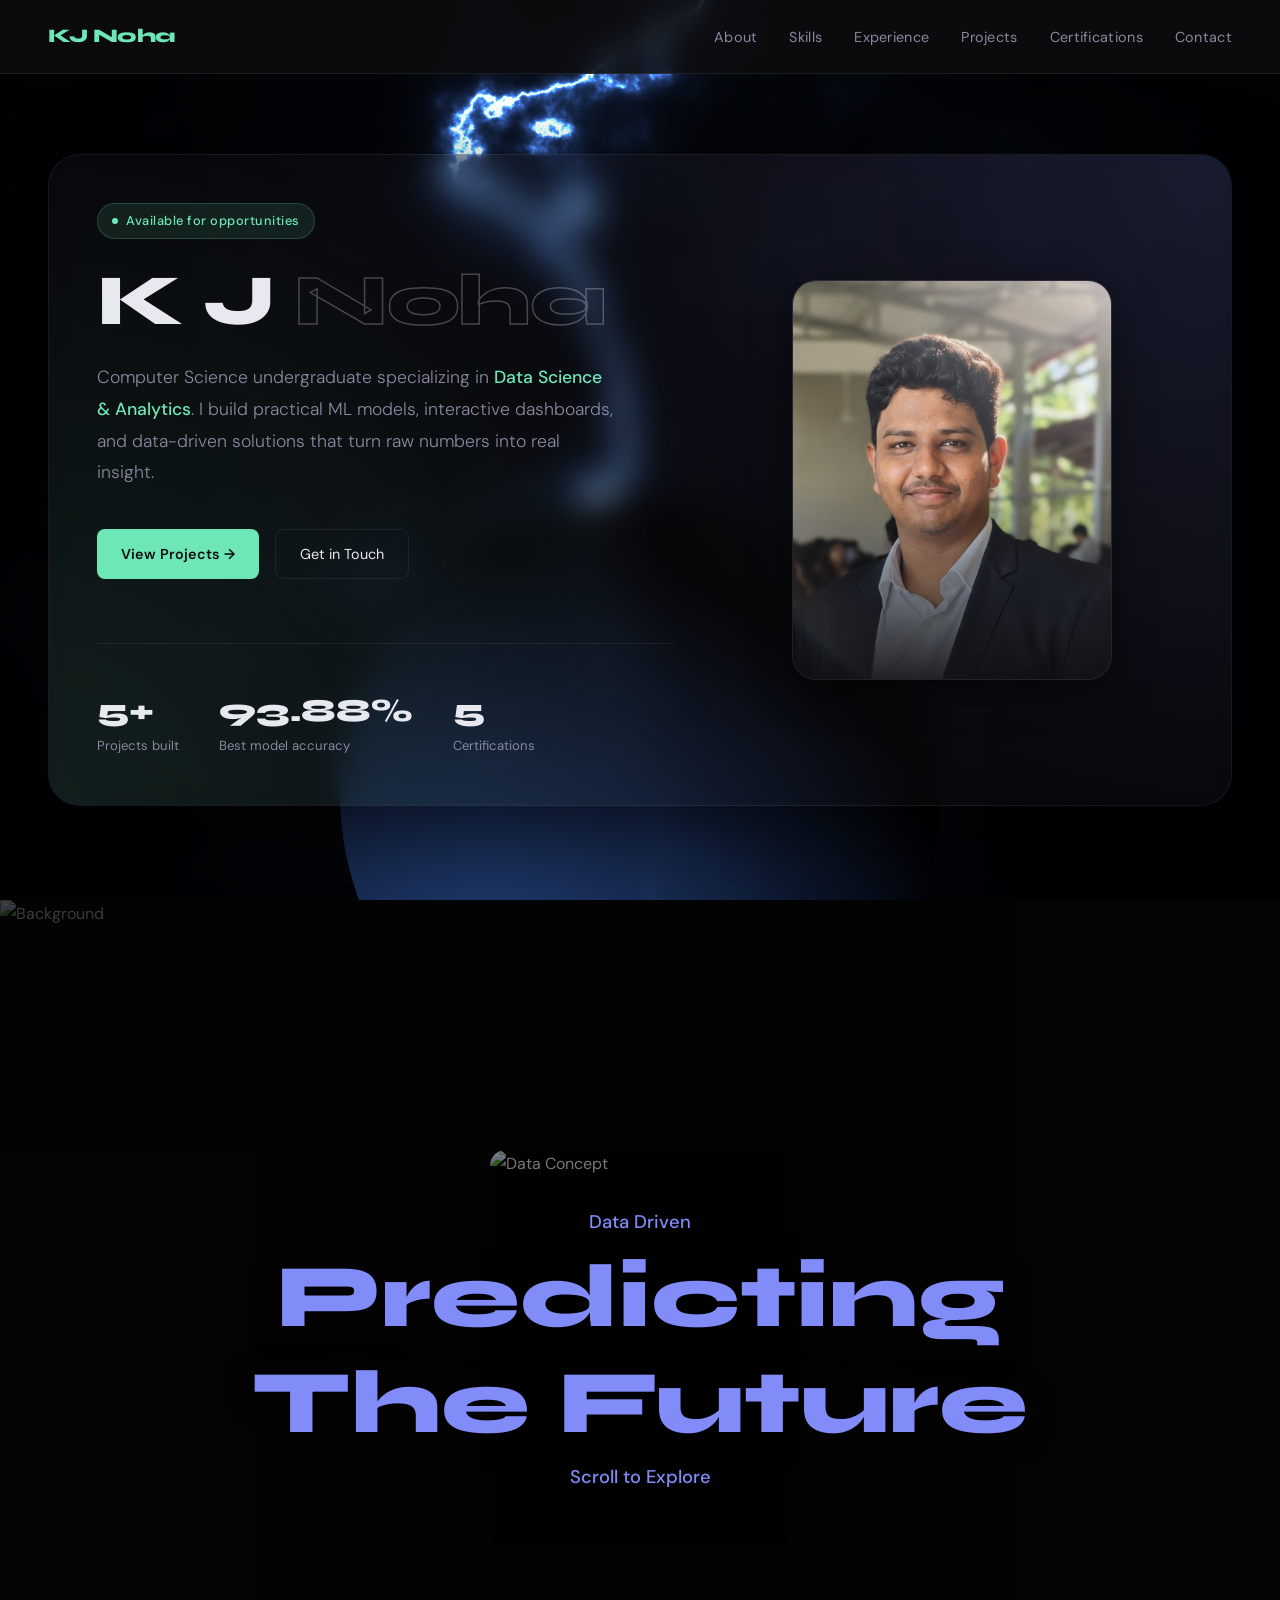
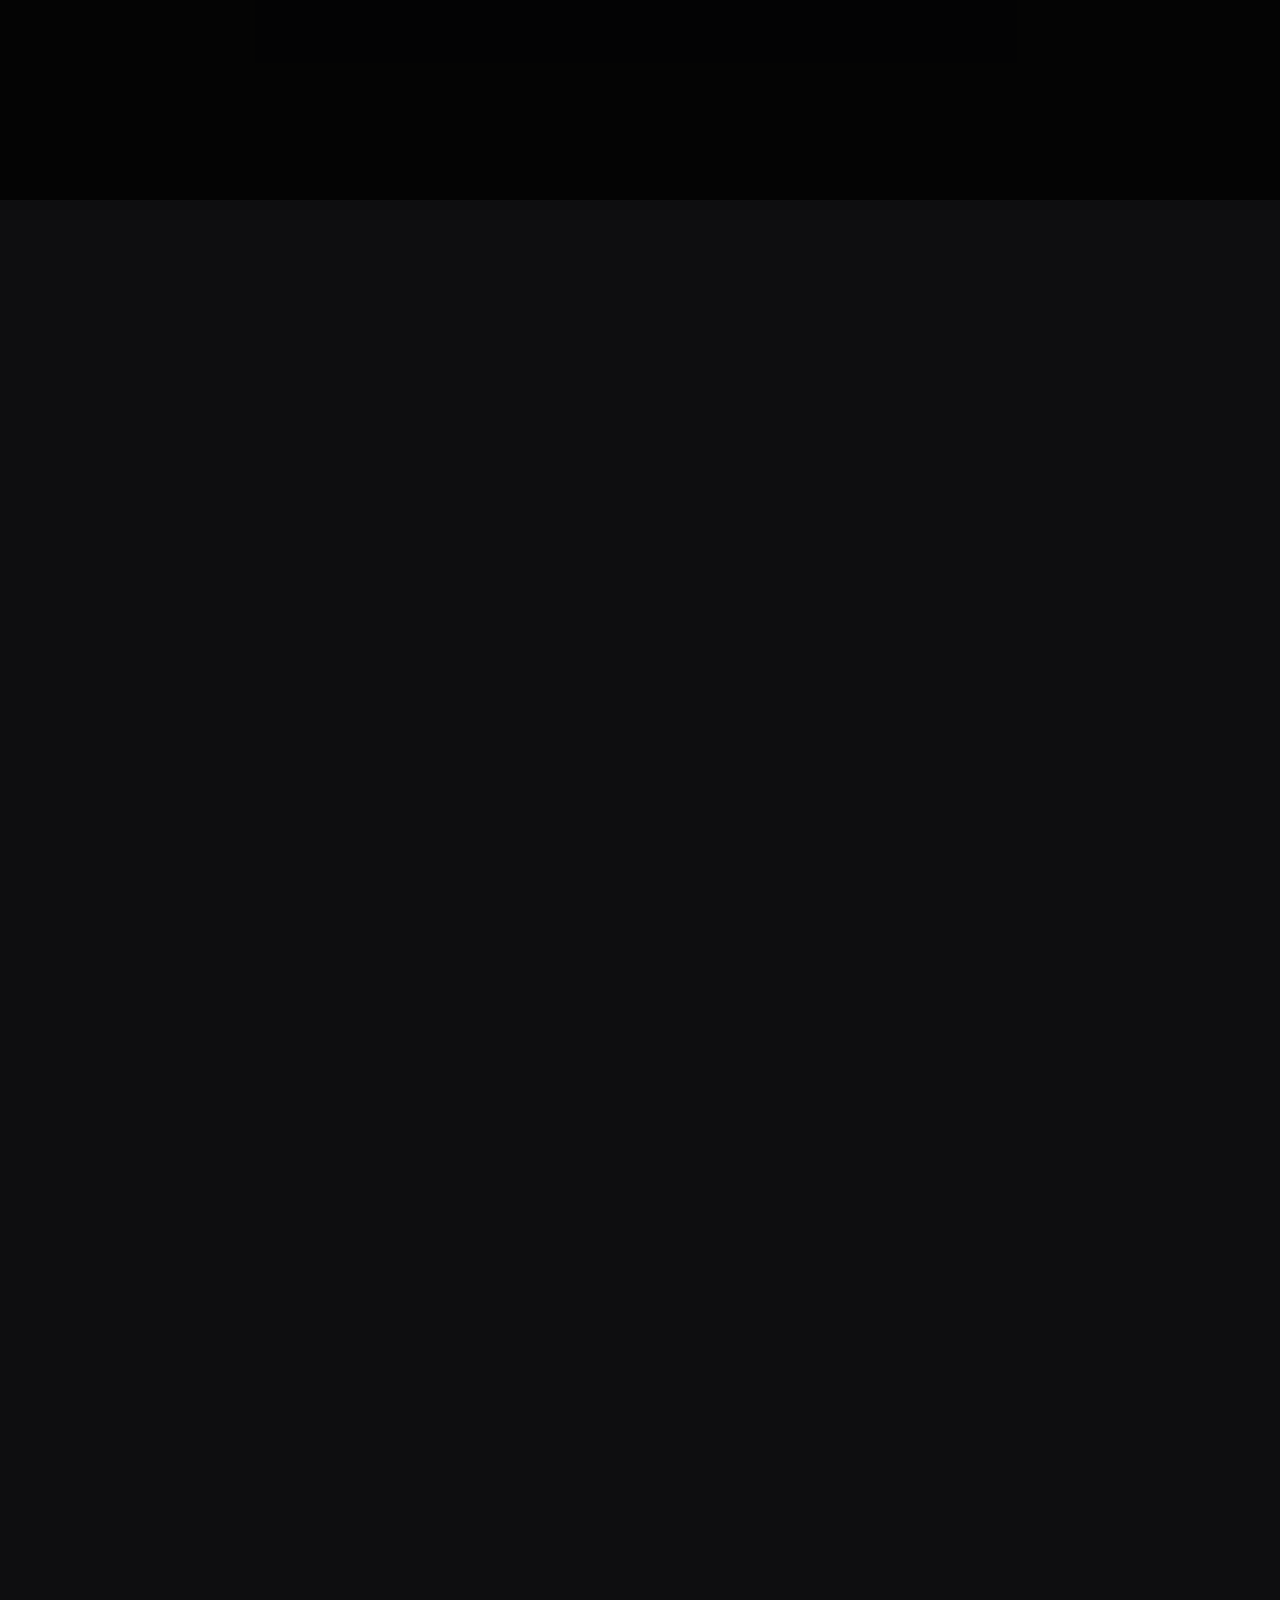
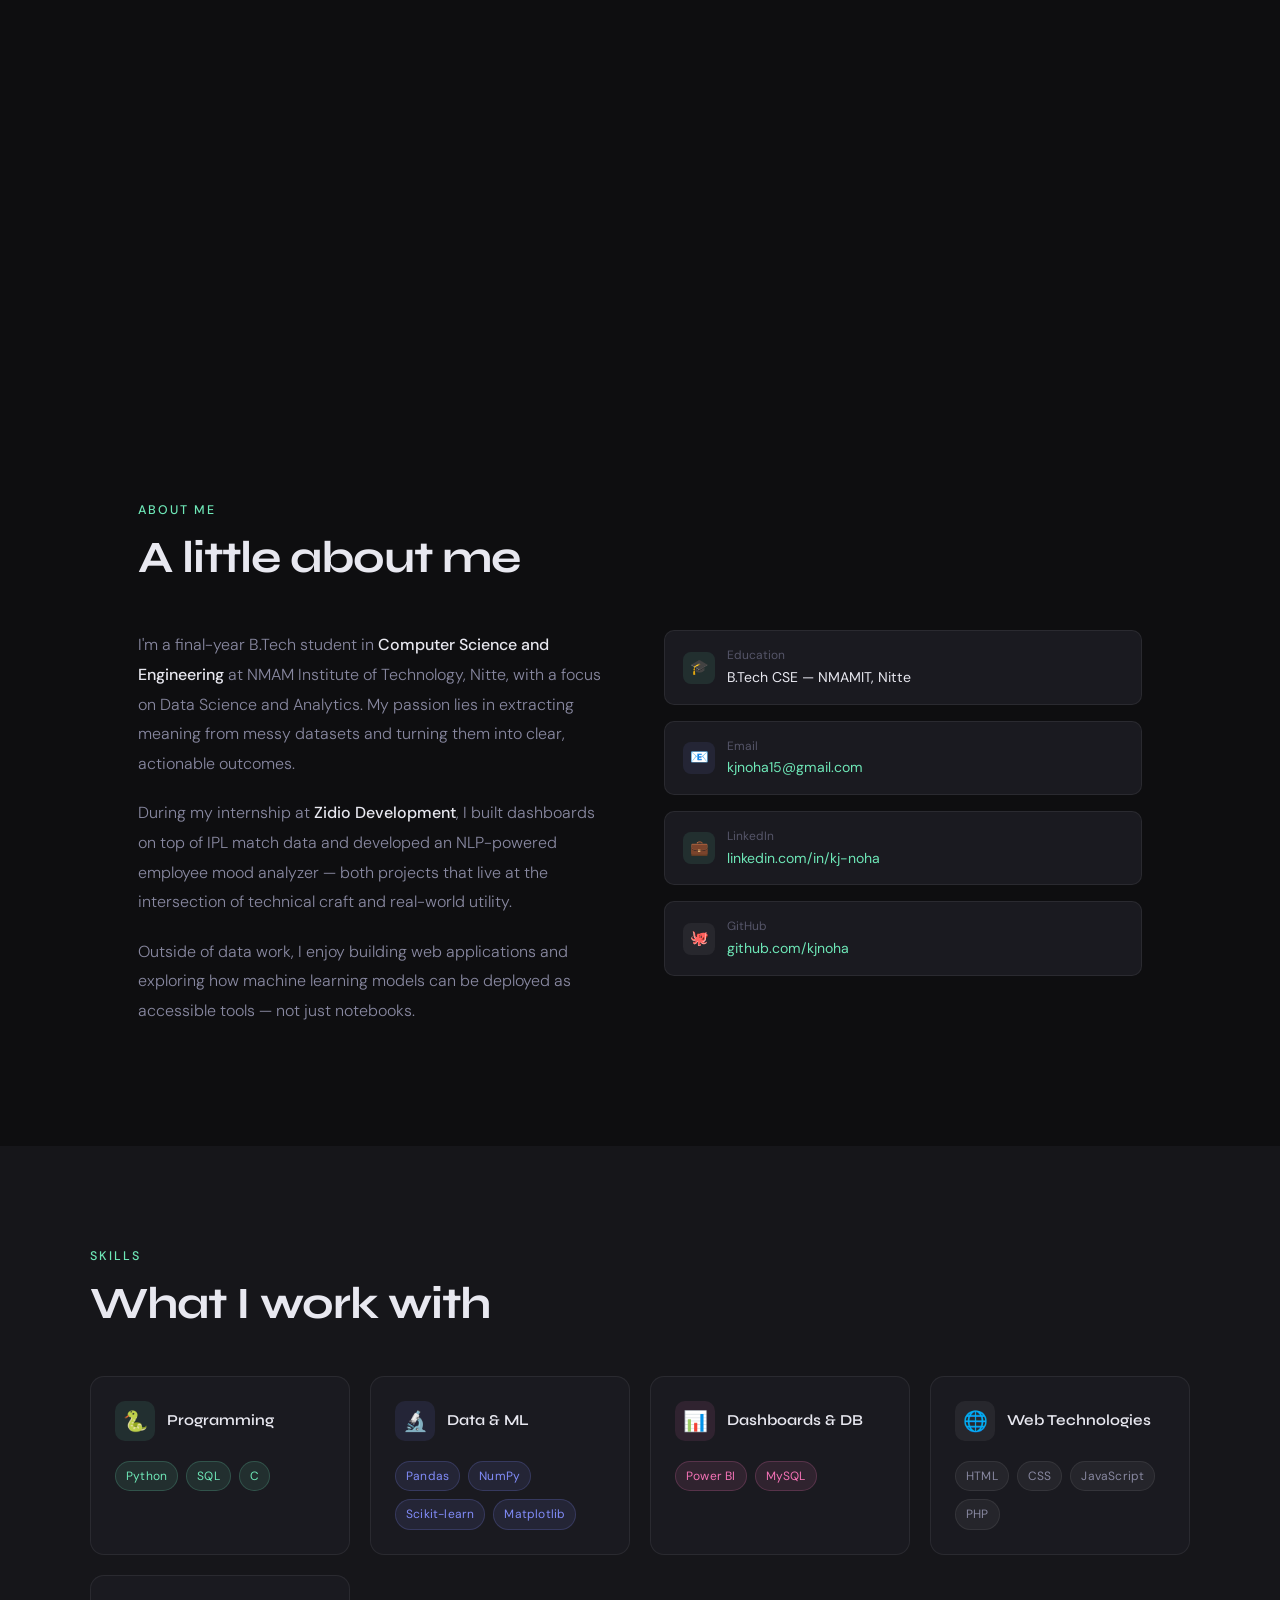
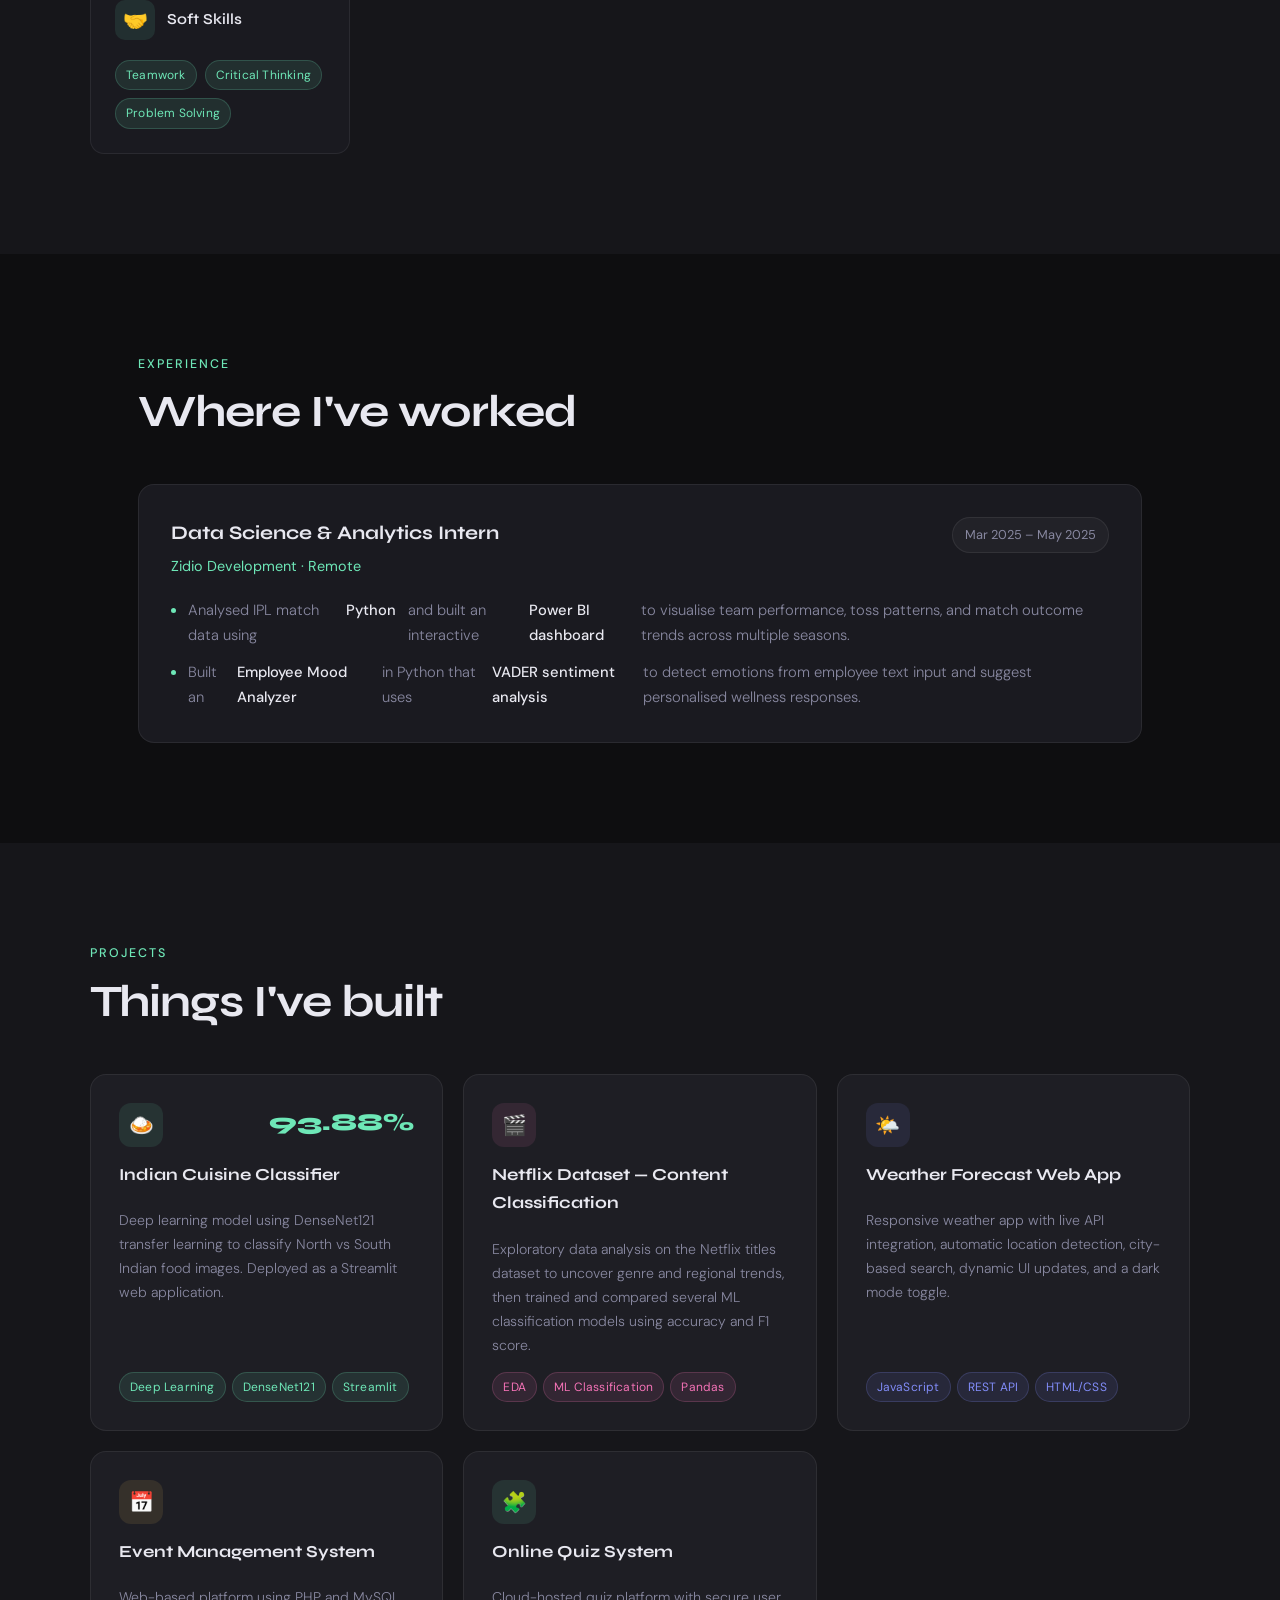
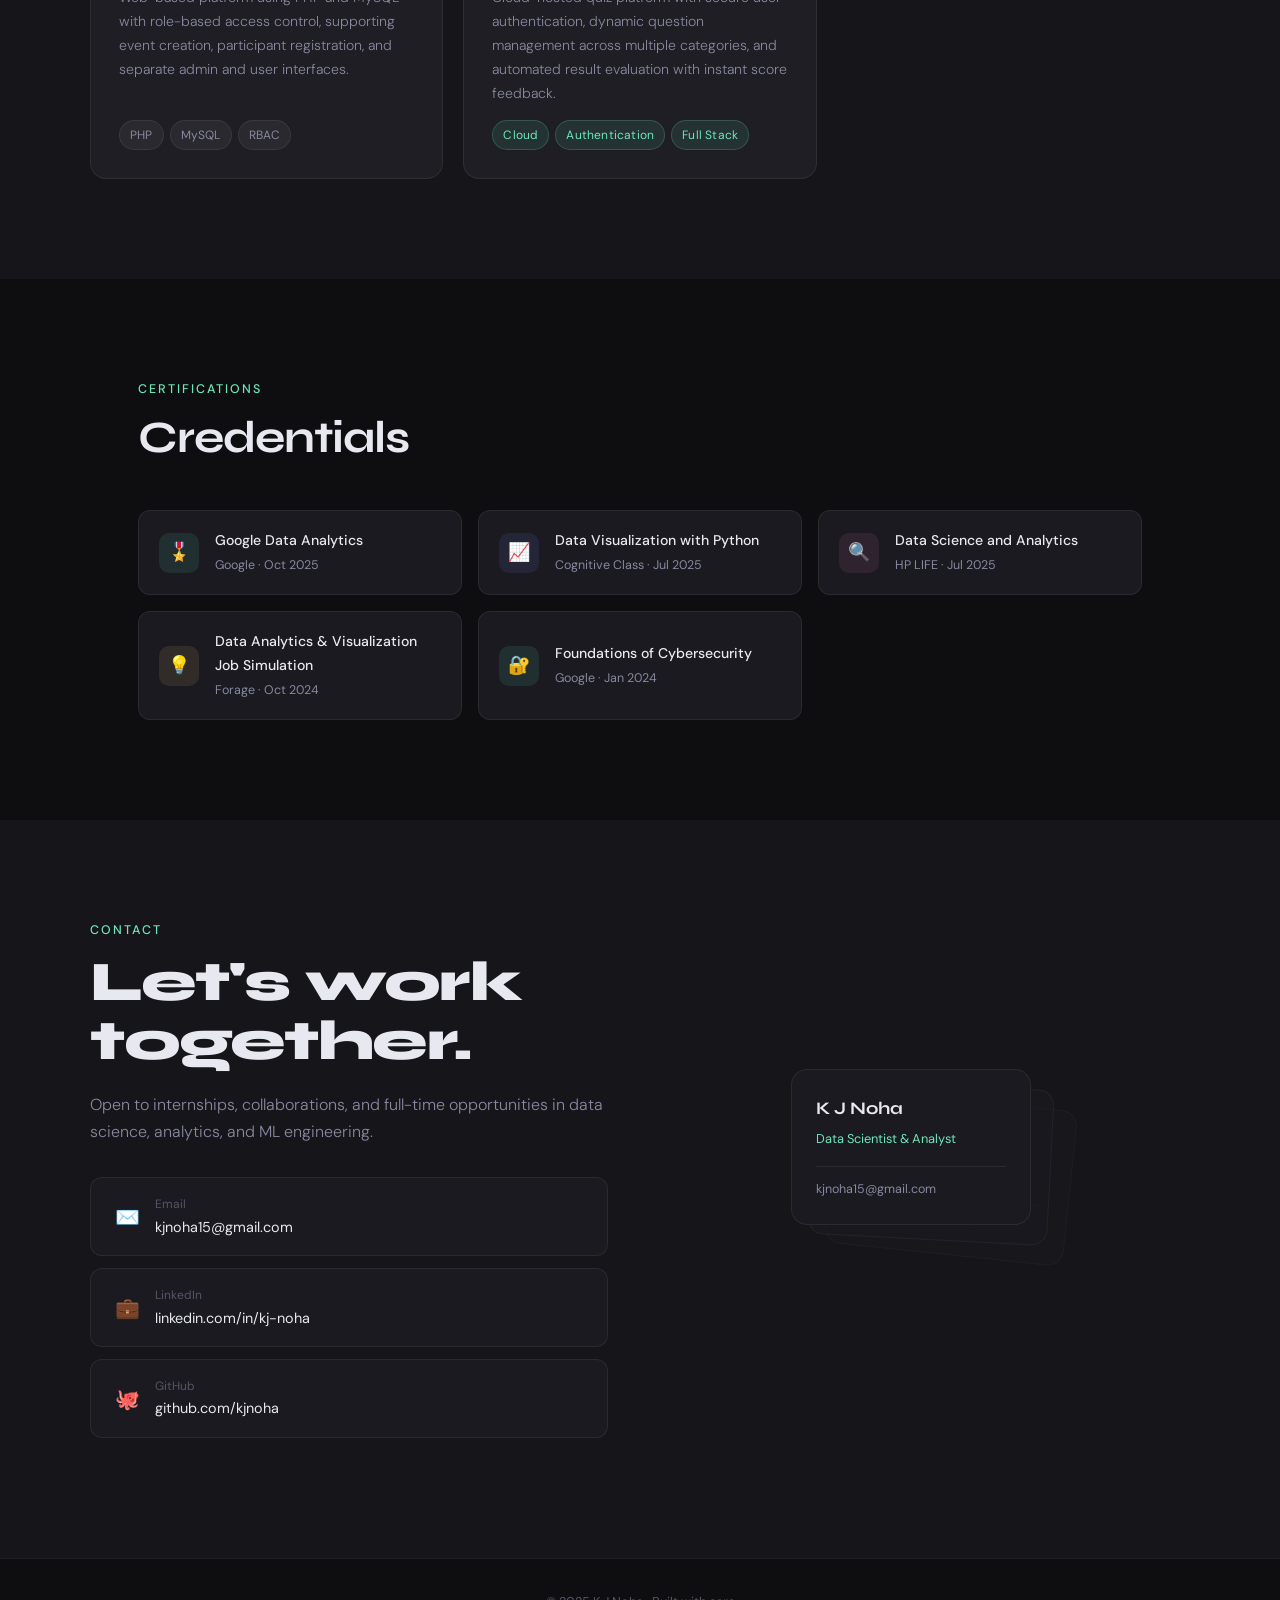
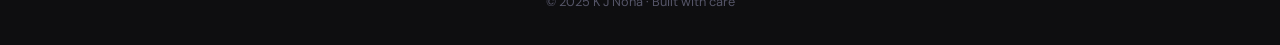
==== commit 59dce382: "modified:   portfolio.html 	modified:   script.js 	modified:   style.css" ====
--- a/portfolio.html
+++ b/portfolio.html
@@ -34,6 +34,11 @@
   <!-- NAV -->
   <nav>
     <div class="nav-logo">KJ Noha</div>
+    <div class="hamburger">
+      <span></span>
+      <span></span>
+      <span></span>
+    </div>
     <ul class="nav-links">
       <li><a href="#about">About</a></li>
       <li><a href="#skills">Skills</a></li>
@@ -118,10 +123,10 @@
 
   <!-- ABOUT -->
   <section id="about">
-    <div class="section-label fade-in">About Me</div>
-    <h2 class="section-title fade-in">A little about me</h2>
+    <div class="section-label slide-in-left">About Me</div>
+    <h2 class="section-title slide-in-left">A little about me</h2>
     <div class="about-grid">
-      <div class="about-text fade-in">
+      <div class="about-text slide-in-left">
         <p>
           I'm a final-year B.Tech student in <strong>Computer Science and Engineering</strong> at NMAM Institute of
           Technology, Nitte, with a focus on Data Science and Analytics. My passion lies in extracting meaning from
@@ -137,7 +142,7 @@
           deployed as accessible tools — not just notebooks.
         </p>
       </div>
-      <div class="about-info fade-in">
+      <div class="about-info slide-in-right">
         <div class="info-row">
           <div class="info-icon" style="background:rgba(110,231,183,0.1);">🎓</div>
           <div>
@@ -174,10 +179,10 @@
   <!-- SKILLS -->
   <section id="skills">
     <div class="inner">
-      <div class="section-label fade-in">Skills</div>
-      <h2 class="section-title fade-in">What I work with</h2>
+      <div class="section-label flip-in">Skills</div>
+      <h2 class="section-title flip-in">What I work with</h2>
       <div class="skills-grid">
-        <div class="skill-card fade-in">
+        <div class="skill-card flip-in">
           <div class="skill-card-header">
             <div class="skill-icon" style="background:rgba(110,231,183,0.1);font-size:20px;">🐍</div>
             <div class="skill-card-title">Programming</div>
@@ -188,7 +193,7 @@
             <span class="tag tag-green">C</span>
           </div>
         </div>
-        <div class="skill-card fade-in">
+        <div class="skill-card flip-in">
           <div class="skill-card-header">
             <div class="skill-icon" style="background:rgba(129,140,248,0.1);font-size:20px;">🔬</div>
             <div class="skill-card-title">Data & ML</div>
@@ -200,7 +205,7 @@
             <span class="tag tag-purple">Matplotlib</span>
           </div>
         </div>
-        <div class="skill-card fade-in">
+        <div class="skill-card flip-in">
           <div class="skill-card-header">
             <div class="skill-icon" style="background:rgba(244,114,182,0.1);font-size:20px;">📊</div>
             <div class="skill-card-title">Dashboards & DB</div>
@@ -210,7 +215,7 @@
             <span class="tag tag-pink">MySQL</span>
           </div>
         </div>
-        <div class="skill-card fade-in">
+        <div class="skill-card flip-in">
           <div class="skill-card-header">
             <div class="skill-icon" style="background:rgba(255,255,255,0.06);font-size:20px;">🌐</div>
             <div class="skill-card-title">Web Technologies</div>
@@ -222,7 +227,7 @@
             <span class="tag tag-gray">PHP</span>
           </div>
         </div>
-        <div class="skill-card fade-in">
+        <div class="skill-card flip-in">
           <div class="skill-card-header">
             <div class="skill-icon" style="background:rgba(110,231,183,0.1);font-size:20px;">🤝</div>
             <div class="skill-card-title">Soft Skills</div>
@@ -239,9 +244,9 @@
 
   <!-- EXPERIENCE -->
   <section id="experience">
-    <div class="section-label fade-in">Experience</div>
-    <h2 class="section-title fade-in">Where I've worked</h2>
-    <div class="exp-card fade-in">
+    <div class="section-label reveal-up">Experience</div>
+    <h2 class="section-title reveal-up">Where I've worked</h2>
+    <div class="exp-card reveal-up">
       <div class="exp-header">
         <div>
           <div class="exp-title">Data Science & Analytics Intern</div>
@@ -263,11 +268,11 @@
   <!-- PROJECTS -->
   <section id="projects">
     <div class="inner">
-      <div class="section-label fade-in">Projects</div>
-      <h2 class="section-title fade-in">Things I've built</h2>
+      <div class="section-label zoom-blur-in">Projects</div>
+      <h2 class="section-title zoom-blur-in">Things I've built</h2>
       <div class="projects-grid">
 
-        <div class="project-card fade-in">
+        <div class="project-card zoom-blur-in">
           <div class="project-top">
             <div class="project-icon" style="background:rgba(110,231,183,0.1);">🍛</div>
             <div class="project-accuracy">93.88%</div>
@@ -282,7 +287,7 @@
           </div>
         </div>
 
-        <div class="project-card fade-in">
+        <div class="project-card zoom-blur-in">
           <div class="project-top">
             <div class="project-icon" style="background:rgba(244,114,182,0.1);">🎬</div>
           </div>
@@ -296,7 +301,7 @@
           </div>
         </div>
 
-        <div class="project-card fade-in">
+        <div class="project-card zoom-blur-in">
           <div class="project-top">
             <div class="project-icon" style="background:rgba(129,140,248,0.1);">🌤️</div>
           </div>
@@ -310,7 +315,7 @@
           </div>
         </div>
 
-        <div class="project-card fade-in">
+        <div class="project-card zoom-blur-in">
           <div class="project-top">
             <div class="project-icon" style="background:rgba(255,200,100,0.1);">📅</div>
           </div>
@@ -324,7 +329,7 @@
           </div>
         </div>
 
-        <div class="project-card fade-in">
+        <div class="project-card zoom-blur-in">
           <div class="project-top">
             <div class="project-icon" style="background:rgba(110,231,183,0.1);">🧩</div>
           </div>
@@ -344,38 +349,38 @@
 
   <!-- CERTIFICATIONS -->
   <section id="certifications">
-    <div class="section-label fade-in">Certifications</div>
-    <h2 class="section-title fade-in">Credentials</h2>
+    <div class="section-label pop-in">Certifications</div>
+    <h2 class="section-title pop-in">Credentials</h2>
     <div class="certs-grid">
-      <div class="cert-card fade-in">
+      <div class="cert-card pop-in">
         <div class="cert-icon" style="background:rgba(110,231,183,0.1);">🎖️</div>
         <div>
           <div class="cert-name">Google Data Analytics</div>
           <div class="cert-issuer">Google · Oct 2025</div>
         </div>
       </div>
-      <div class="cert-card fade-in">
+      <div class="cert-card pop-in">
         <div class="cert-icon" style="background:rgba(129,140,248,0.1);">📈</div>
         <div>
           <div class="cert-name">Data Visualization with Python</div>
           <div class="cert-issuer">Cognitive Class · Jul 2025</div>
         </div>
       </div>
-      <div class="cert-card fade-in">
+      <div class="cert-card pop-in">
         <div class="cert-icon" style="background:rgba(244,114,182,0.1);">🔍</div>
         <div>
           <div class="cert-name">Data Science and Analytics</div>
           <div class="cert-issuer">HP LIFE · Jul 2025</div>
         </div>
       </div>
-      <div class="cert-card fade-in">
+      <div class="cert-card pop-in">
         <div class="cert-icon" style="background:rgba(255,200,100,0.1);">💡</div>
         <div>
           <div class="cert-name">Data Analytics & Visualization Job Simulation</div>
           <div class="cert-issuer">Forage · Oct 2024</div>
         </div>
       </div>
-      <div class="cert-card fade-in">
+      <div class="cert-card pop-in">
         <div class="cert-icon" style="background:rgba(110,231,183,0.1);">🔐</div>
         <div>
           <div class="cert-name">Foundations of Cybersecurity</div>
@@ -389,7 +394,7 @@
   <section id="contact">
     <div class="inner">
       <div class="contact-wrap">
-        <div class="fade-in">
+        <div class="rotate-in">
           <div class="section-label">Contact</div>
           <h2 class="contact-headline">Let's work<br>together.</h2>
           <p class="contact-sub">Open to internships, collaborations, and full-time opportunities in data science,
@@ -418,7 +423,7 @@
             </a>
           </div>
         </div>
-        <div class="contact-visual fade-in">
+        <div class="contact-visual pop-in">
           <div class="contact-card-stack">
             <div class="cc">
               <div class="cc-name">K J Noha</div>
--- a/style.css
+++ b/style.css
@@ -84,6 +84,21 @@
 
     .nav-links a:hover {
       color: var(--text);
+    }
+
+    .hamburger {
+      display: none;
+      flex-direction: column;
+      gap: 6px;
+      cursor: pointer;
+      z-index: 200;
+    }
+
+    .hamburger span {
+      width: 28px;
+      height: 2px;
+      background: var(--text);
+      transition: all 0.3s ease-in-out;
     }
 
     /* ── SECTIONS ── */
@@ -1041,6 +1056,52 @@
 
     /* ── RESPONSIVE ── */
     @media (max-width: 768px) {
+      .hamburger {
+        display: flex;
+      }
+
+      nav {
+        padding: 16px 24px;
+      }
+
+      .nav-links {
+        display: flex;
+        position: fixed;
+        top: 0;
+        right: -100%;
+        width: 100%;
+        height: 100vh;
+        background: rgba(14, 14, 16, 0.98);
+        backdrop-filter: blur(16px);
+        flex-direction: column;
+        justify-content: center;
+        align-items: center;
+        transition: right 0.4s ease-in-out;
+        gap: 32px;
+        z-index: 100;
+        margin: 0;
+      }
+      
+      .nav-links.active {
+        right: 0;
+      }
+      
+      .nav-links a {
+        font-size: 1.2rem;
+      }
+
+      .hamburger.active span:nth-child(1) {
+        transform: translateY(8px) rotate(45deg);
+      }
+
+      .hamburger.active span:nth-child(2) {
+        opacity: 0;
+      }
+
+      .hamburger.active span:nth-child(3) {
+        transform: translateY(-8px) rotate(-45deg);
+      }
+
       .hero-card {
         flex-direction: column;
         padding: 32px;
@@ -1054,14 +1115,6 @@
       .hero-image-wrapper {
         max-width: 100%;
         aspect-ratio: 1/1;
-      }
-
-      nav {
-        padding: 16px 24px;
-      }
-
-      .nav-links {
-        display: none;
       }
 
       #hero,
@@ -1088,14 +1141,85 @@
       }
     }
 
+    @media (max-width: 480px) {
+      .hero-card {
+        padding: 24px 16px;
+      }
+      
+      .projects-grid {
+        grid-template-columns: 1fr;
+      }
+      
+      #hero,
+      #about,
+      #skills,
+      #experience,
+      #projects,
+      #certifications,
+      #contact {
+        padding: 60px 16px;
+      }
+
+      .hero-name {
+        font-size: clamp(2.5rem, 10vw, 3rem);
+      }
+    }
+
     /* ── ANIMATIONS ── */
     .fade-in {
       opacity: 0;
       transform: translateY(24px);
-      transition: opacity 0.6s ease, transform 0.6s ease;
-    }
-
-    .fade-in.visible {
-      opacity: 1;
-      transform: none;
-    }+      transition: opacity 0.6s cubic-bezier(0.2, 0.8, 0.2, 1), transform 0.6s cubic-bezier(0.2, 0.8, 0.2, 1);
+    }
+    .fade-in.visible { opacity: 1; transform: none; }
+
+    .slide-in-left {
+      opacity: 0;
+      transform: translateX(-50px);
+      transition: opacity 0.7s cubic-bezier(0.2, 0.8, 0.2, 1), transform 0.7s cubic-bezier(0.2, 0.8, 0.2, 1);
+    }
+    .slide-in-left.visible { opacity: 1; transform: none; }
+
+    .slide-in-right {
+      opacity: 0;
+      transform: translateX(50px);
+      transition: opacity 0.7s cubic-bezier(0.2, 0.8, 0.2, 1), transform 0.7s cubic-bezier(0.2, 0.8, 0.2, 1);
+    }
+    .slide-in-right.visible { opacity: 1; transform: none; }
+
+    .flip-in {
+      opacity: 0;
+      transform: perspective(1000px) rotateX(45deg) translateY(20px);
+      transition: opacity 0.6s cubic-bezier(0.2, 0.8, 0.2, 1), transform 0.6s cubic-bezier(0.2, 0.8, 0.2, 1);
+      transform-origin: top;
+    }
+    .flip-in.visible { opacity: 1; transform: perspective(1000px) rotateX(0deg) translateY(0); }
+
+    .reveal-up {
+      opacity: 0;
+      transform: translateY(60px);
+      transition: opacity 0.8s ease, transform 0.8s cubic-bezier(0.2, 0.8, 0.2, 1);
+    }
+    .reveal-up.visible { opacity: 1; transform: none; }
+
+    .zoom-blur-in {
+      opacity: 0;
+      filter: blur(10px);
+      transform: scale(0.9);
+      transition: opacity 0.7s ease, filter 0.7s ease, transform 0.7s cubic-bezier(0.2, 0.8, 0.2, 1);
+    }
+    .zoom-blur-in.visible { opacity: 1; filter: blur(0); transform: scale(1); }
+
+    .pop-in {
+      opacity: 0;
+      transform: scale(0.8);
+      transition: opacity 0.5s ease, transform 0.6s cubic-bezier(0.34, 1.56, 0.64, 1);
+    }
+    .pop-in.visible { opacity: 1; transform: scale(1); }
+
+    .rotate-in {
+      opacity: 0;
+      transform: rotate(-5deg) translateX(-30px);
+      transition: opacity 0.7s ease, transform 0.7s cubic-bezier(0.2, 0.8, 0.2, 1);
+    }
+    .rotate-in.visible { opacity: 1; transform: none; }
